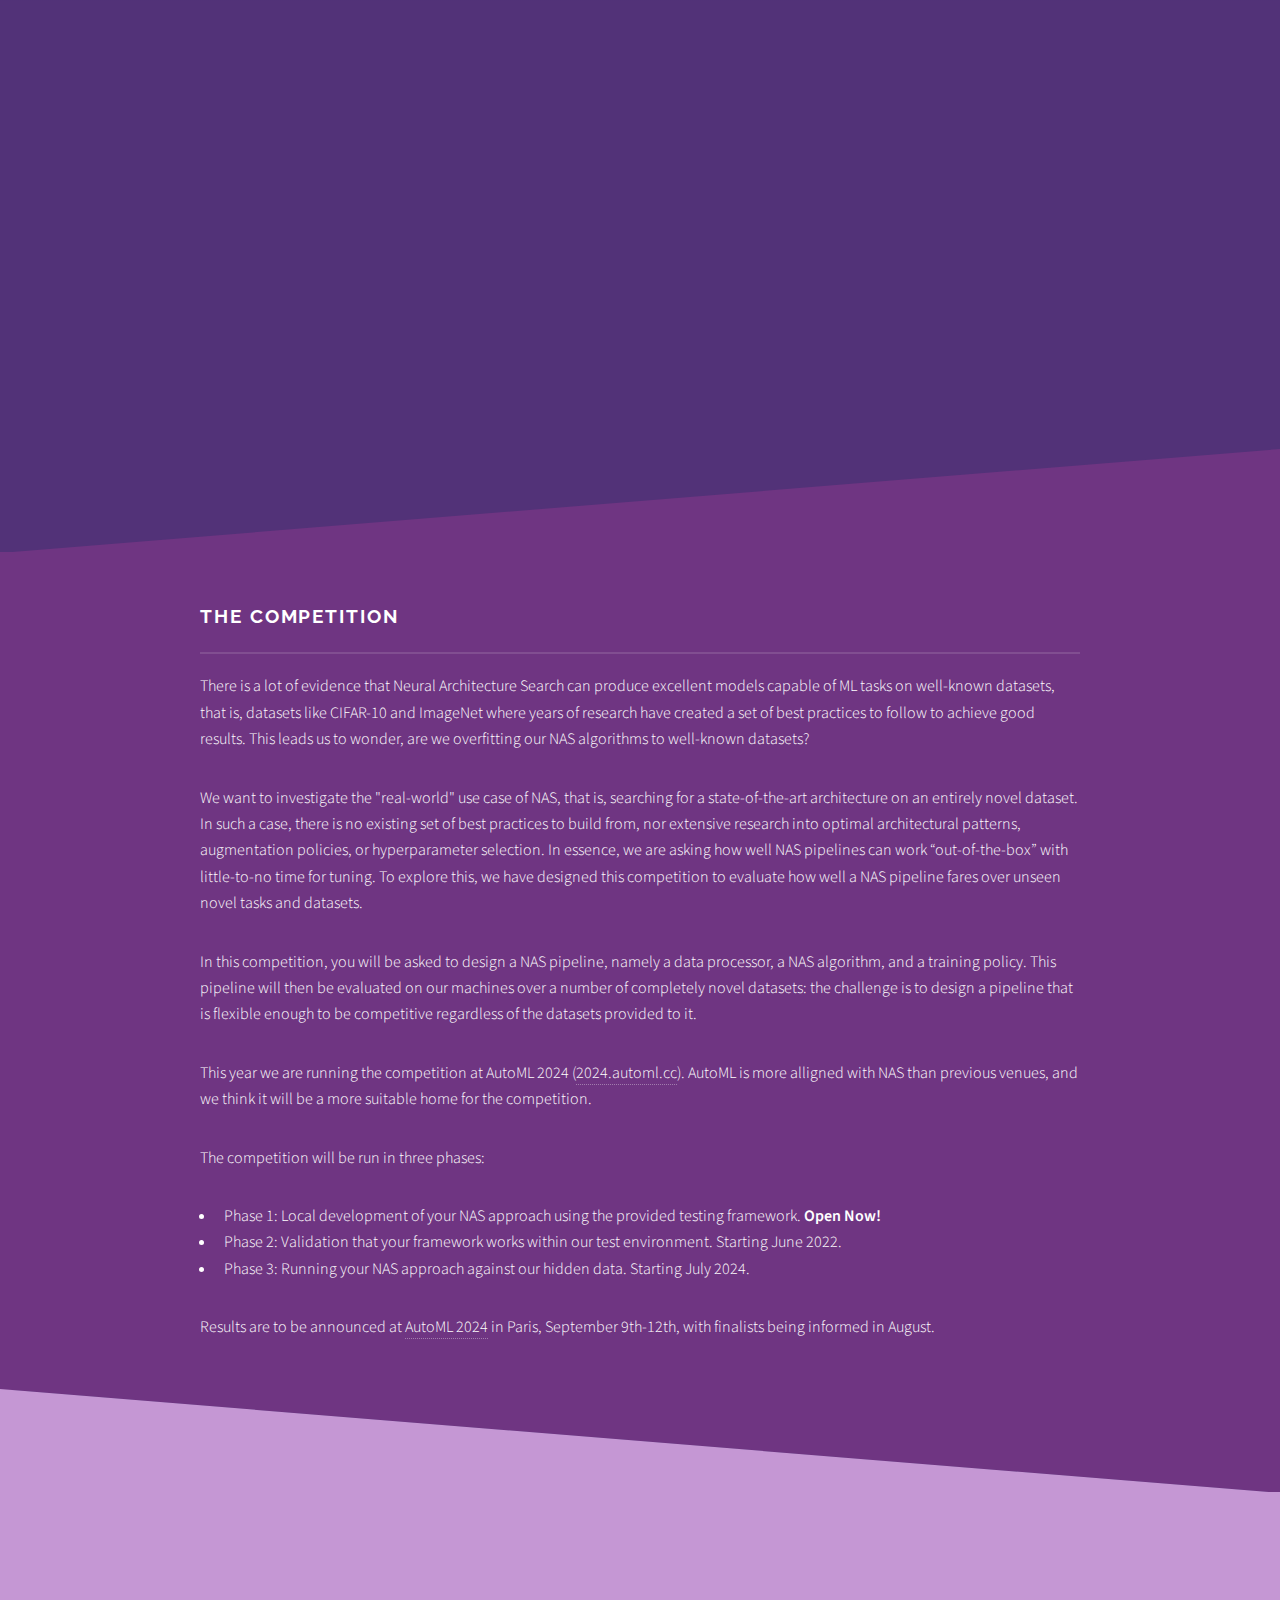
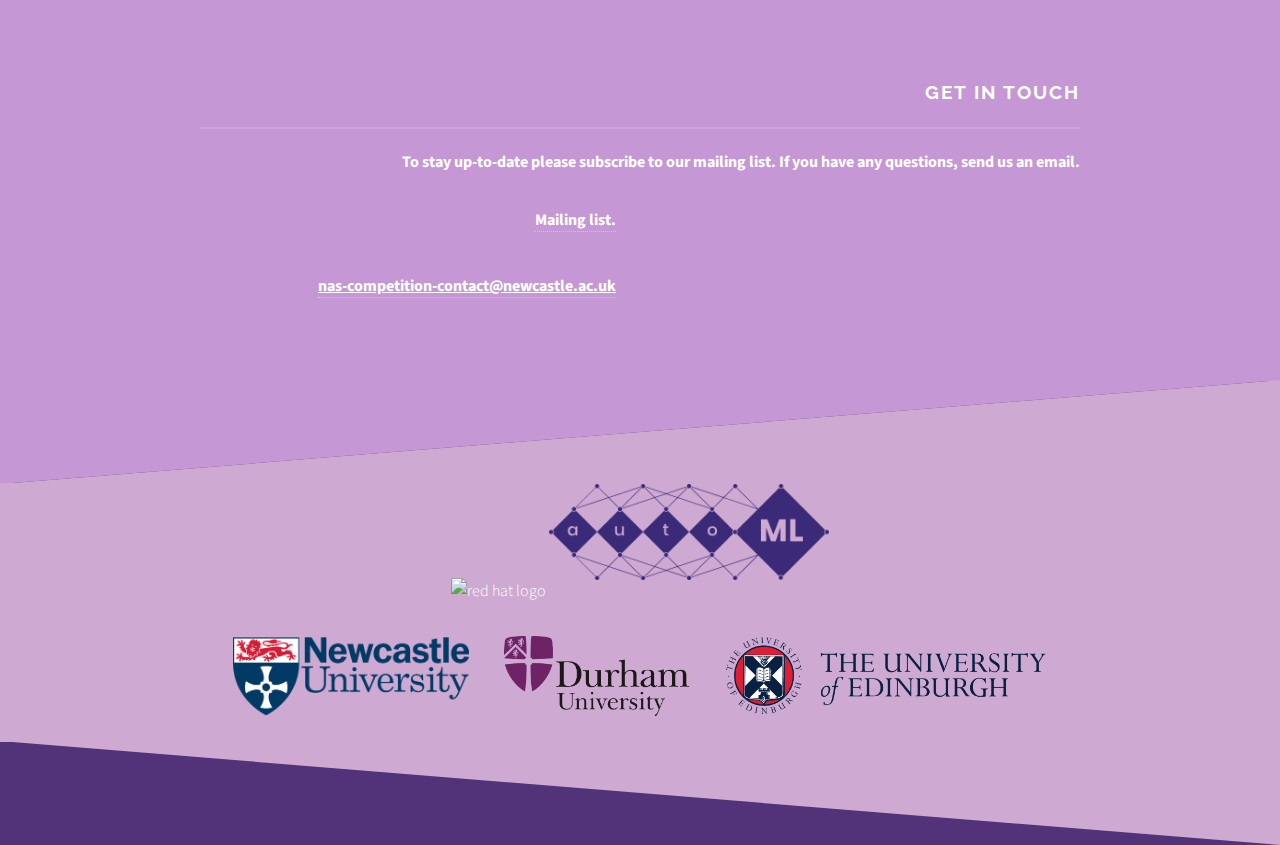
==== index.html @ 26a84577 "Corrected Email link" ====
<!DOCTYPE HTML>
<!--
	Solid State by HTML5 UP
	html5up.net | @ajlkn
	Free for personal and commercial use under the CCA 3.0 license (html5up.net/license)
-->
<html>
	<head>
		<title>NAS Unseen-Data 2024</title>
		<meta charset="utf-8" />
		<meta name="viewport" content="width=device-width, initial-scale=1, user-scalable=no" />
		<link rel="stylesheet" href="assets/css/main.css" />
		<link rel="icon" type="image/x-icon" href="./images/favicon.svg">
		<!-- <meta http-equiv="refresh" content="0; URL=https://cvprnas.z33.web.core.windows.net/"> -->
        <!-- <link rel="canonical" href="https://cvprnas.z33.web.core.windows.net/"> -->
		<noscript><link rel="stylesheet" href="assets/css/noscript.css" /></noscript>
	</head>
	<body class="is-preload">

		<!-- Page Wrapper -->
			<div id="page-wrapper">

				<!-- Banner -->
					<section id="banner">
						<div class="inner">
							<div class="logo">
								<img class ="round" src="./images/logo.svg" style="height: 5em"/>
							</div>
							<nav id="navbar">
								<a href="/"> HOME </a>
								<a class = "space" href="rules"> RULES </a>
								<a class = "space" href="info"> INFO </a>
								<a class = "space" href="https://github.com/Towers-D/NAS-Comp-Starter-Kit"> DOWNLOAD </a>
								<a class = "space" href="organisers"> ORGANISERS </a>
							</nav>
							<h2>NAS Unseen-Data Challenge 2024 </h2>
								<p> Phase 1 Now Open</p>
						</div>
					</section>
					
				<!-- The information -->
					<section id="one" class="wrapper spotlight style1">
						<div class="inner">
							<!-- <a href="#" class="image"><img src="images/pic01.jpg" alt="" /></a> -->
							<div class="content">
								<h2 class="major">The competition</h2>
								<p>
									There is a lot of evidence that Neural Architecture Search can produce excellent models capable of ML tasks on well-known datasets, that is, 
									datasets like CIFAR-10 and ImageNet where years of research have created a set of best practices to follow to achieve good results. This leads 
									us to wonder, are we overfitting our NAS algorithms to well-known datasets?
								</p>
								<p>
									We want to investigate the "real-world" use case of NAS, that is, searching for a state-of-the-art architecture on an entirely novel dataset. 
									In such a case, there is no existing set of best practices to build from, nor extensive research into optimal architectural patterns, augmentation 
									policies, or hyperparameter selection. In essence, we are asking how well NAS pipelines can work “out-of-the-box” with little-to-no time for tuning. 
									To explore this, we have designed this competition to evaluate how well a NAS pipeline fares over unseen novel tasks and datasets.
								</p>
								<p>
									In this competition, you will be asked to design a NAS pipeline, namely a data processor, a NAS algorithm, and a training policy. 
									This pipeline will then be evaluated on our machines over a number of completely novel datasets: the challenge is to design a pipeline that is flexible enough 
									to be competitive regardless of the datasets provided to it.
								</p>
								<p>
									This year we are running the competition at AutoML 2024 (<a href="https://2024.automl.cc" >2024.automl.cc</a>). AutoML is more alligned with NAS than previous venues, and  we think it will be a more suitable home for the
									competition.
								</p>								
								<p>
									The competition will be run in three phases:
								</p>
								<ul>
									<li>Phase 1: Local development of your NAS approach using the provided testing framework. <strong>Open Now!</strong></li>
									<li>Phase 2: Validation that your framework works within our test environment. Starting June 2022.</li>
									<li>Phase 3: Running your NAS approach against our hidden data. Starting July 2024.</li>
								</ul>
								<p>Results are to be announced at <a href="https://2024.automl.cc" >AutoML 2024</a> in Paris, September 9th-12th, with finalists being informed in August.</p>								
							</div>
						</div>
					</section>

				<!-- Footer -->
					<section id="footer" class="wrapper alt spotlight style2">
						<div class="inner">
							<h2 class="major">Get in touch</h2>
							<p>To stay up-to-date please subscribe to our mailing list. If you have any questions, send us an email.</p>
							<ul class="contact">
								<li class="icon fa-envelope"><a href="https://lists.ncl.ac.uk/wws/subscribe/nas-workshops"> Mailing list.</a></li>
								<li class="icon fa-envelope"><a id="email" href="mailto:nas-competition-contact@newcastle.ac.uk?subject=Unseen Data Challenge query">nas-competition-contact@newcastle.ac.uk</a></li>
							</ul>
						</div>
					</section>
					
					<section id="copy" class="wrapper spotlight style3">
						<div class="inner">
							<ul class="logos">
								<li>
									<img src="images/NAIL.svg" alt="red hat logo" style="height: 8em;"/>
								</li>
								<li>
									<a class="imglink" href="https://2024.automl.cc">
										<img src="images/automl_highres.png" alt="AutoML logo" style="height: 6em; transform: translateY(-1em);"/>
									</a>
								</li>
							</ul>
							<ul class="logos">
								<li>
									<img class="unilogo" src="images/newc-trimed.png"/>
								</li>
								<li>
									<img class="unilogo" src="images/Durham_University_Logo.png"/>
								</li>
								<li>
									<img class="unilogo" src="images/edin-trimed.png"/>
								</li>
							</ul>
							
						</div>
					</section>

			</div>

		<!-- Scripts -->
			<script src="assets/js/jquery.min.js"></script>
			<script src="assets/js/jquery.scrollex.min.js"></script>
			<script src="assets/js/browser.min.js"></script>
			<script src="assets/js/breakpoints.min.js"></script>
			<script src="assets/js/util.js"></script>
			<script src="assets/js/main.js"></script>

	</body>
</html>
---- assets/css/main.css ----
@import url(fontawesome-all.min.css);
@import url("https://fonts.googleapis.com/css?family=Raleway:200,700|Source+Sans+Pro:300,600,300italic,600italic");

/*
	Solid State by HTML5 UP
	html5up.net | @ajlkn
	Free for personal and commercial use under the CCA 3.0 license (html5up.net/license)
*/

html, body, div, span, applet, object,
iframe, h1, h2, h3, h4, h5, h6, p, blockquote,
pre, a, abbr, acronym, address, big, cite,
code, del, dfn, em, img, ins, kbd, q, s, samp,
small, strike, strong, sub, sup, tt, var, b,
u, i, center, dl, dt, dd, ol, ul, li, fieldset,
form, label, legend, table, caption, tbody,
tfoot, thead, tr, th, td, article, aside,
canvas, details, embed, figure, figcaption,
footer, header, hgroup, menu, nav, output, ruby,
section, summary, time, mark, audio, video {
	margin: 0;
	padding: 0;
	border: 0;
	font-size: 100%;
	font: inherit;
	vertical-align: baseline;}

article, aside, details, figcaption, figure,
footer, header, hgroup, menu, nav, section {
	display: block;}

body {
	line-height: 1;
}

img.unilogo{
	height: 5em;
	padding: 0 1em;
}

img.round {
	border-radius: 50%;
	border: 2px solid #FFF;
}

ol, ul {
	list-style: none;
}

blockquote, q {
	quotes: none;
}

	blockquote:before, blockquote:after, q:before, q:after {
		content: '';
		content: none;
	}

table {
	border-collapse: collapse;
	border-spacing: 0;
}

body {
	-webkit-text-size-adjust: none;
}

mark {
	background-color: transparent;
	color: inherit;
}

input::-moz-focus-inner {
	border: 0;
	padding: 0;
}

input, select, textarea {
	-moz-appearance: none;
	-webkit-appearance: none;
	-ms-appearance: none;
	appearance: none;
}

/* Basic */

	@-ms-viewport {
		width: device-width;
	}

	body {
		-ms-overflow-style: scrollbar;
	}

	@media screen and (max-width: 480px) {

		html, body {
			min-width: 320px;
		}

	}

	html {
		box-sizing: border-box;
	}

	*, *:before, *:after {
		box-sizing: inherit;
	}

	body {
		background-color: #523278;
		background-image: linear-gradient(to top, rgba(82, 50, 120, 0.8), rgba(82, 50, 120, 0.8)), url("../../images/bg.png");
		background-size: auto,
 cover;
		background-attachment: fixed,
 fixed;
		background-position: center,
 center;
	}

		body.is-preload *, body.is-preload *:before, body.is-preload *:after {
			-moz-animation: none !important;
			-webkit-animation: none !important;
			-ms-animation: none !important;
			animation: none !important;
			-moz-transition: none !important;
			-webkit-transition: none !important;
			-ms-transition: none !important;
			transition: none !important;
		}

#download-link {
	margin-bottom: 100px;
}		

.download-zip {
	font-weight: 900;
}




/* Type */

	body, input, select, textarea {
		color: #ffffff;
		font-family: "Source Sans Pro", Helvetica, sans-serif;
		font-size: 16.5pt;
		font-weight: 300;
		line-height: 1.65;
	}

		@media screen and (max-width: 1680px) {

			body, input, select, textarea {
				font-size: 13pt;
			}

		}

		@media screen and (max-width: 1280px) {

			body, input, select, textarea {
				font-size: 12pt;
			}

		}

		@media screen and (max-width: 980px) {

			body, input, select, textarea {
				font-size: 12pt;
			}

		}

		@media screen and (max-width: 736px) {

			body, input, select, textarea {
				font-size: 12pt;
			}

		}

		@media screen and (max-width: 480px) {

			body, input, select, textarea {
				font-size: 12pt;
			}

		}
	
	a.imglink {
		border-bottom: none;
	}

	a {
		-moz-transition: color 0.2s ease-in-out, border-bottom-color 0.2s ease-in-out;
		-webkit-transition: color 0.2s ease-in-out, border-bottom-color 0.2s ease-in-out;
		-ms-transition: color 0.2s ease-in-out, border-bottom-color 0.2s ease-in-out;
		transition: color 0.2s ease-in-out, border-bottom-color 0.2s ease-in-out;
		border-bottom: dotted 1px rgba(255, 255, 255, 0.35);
		color: #ffffff;
		text-decoration: none;
	}

		a:hover {
			border-bottom-color: transparent;
			color: #ffffff !important;
		}

		a.special:not(.button) {
			text-decoration: none;
			border-bottom: 0;
			display: block;
			font-family: Raleway, Helvetica, sans-serif;
			font-size: 0.8em;
			font-weight: 700;
			letter-spacing: 0.1em;
			margin: 0 0 2em 0;
			text-transform: uppercase;
		}

			a.special:not(.button):before {
				-moz-osx-font-smoothing: grayscale;
				-webkit-font-smoothing: antialiased;
				display: inline-block;
				font-style: normal;
				font-variant: normal;
				text-rendering: auto;
				line-height: 1;
				text-transform: none !important;
				font-family: 'Font Awesome 5 Free';
				font-weight: 900;
			}

			a.special:not(.button):before {
				-moz-transition: background-color 0.2s ease-in-out;
				-webkit-transition: background-color 0.2s ease-in-out;
				-ms-transition: background-color 0.2s ease-in-out;
				transition: background-color 0.2s ease-in-out;
				border-radius: 100%;
				border: solid 2px rgba(255, 255, 255, 0.125);
				content: '\f105';
				display: inline-block;
				font-size: 1.25em;
				height: 2em;
				line-height: 1.75em;
				margin-right: 0.85em;
				text-align: center;
				text-indent: 0.15em;
				vertical-align: middle;
				width: 2em;
			}

			a.special:not(.button):hover:before {
				background-color: rgba(255, 255, 255, 0.025);
			}

			a.special:not(.button):active:before {
				background-color: rgba(255, 255, 255, 0.075);
			}

	strong, b {
		color: #ffffff;
		font-weight: 600;
	}

	em, i {
		font-style: italic;
	}

	p {
		margin: 0 0 2em 0;
	}

	h1, h2, h3, h4, h5, h6 {
		color: #ffffff;
		font-family: Raleway, Helvetica, sans-serif;
		font-weight: 700;
		letter-spacing: 0.1em;
		margin: 0 0 1em 0;
		text-transform: uppercase;
	}

		h1 a, h2 a, h3 a, h4 a, h5 a, h6 a {
			color: inherit;
			text-decoration: none;
			border-bottom: 0;
		}

		h1 span, h2 span, h3 span, h4 span, h5 span, h6 span {
			font-weight: 200;
		}

		h1.major, h2.major, h3.major, h4.major, h5.major, h6.major {
			padding-bottom: 1em;
			border-bottom: solid 2px rgba(255, 255, 255, 0.125);
		}

	h2 {
		font-size: 1.2em;
	}

	h3 {
		font-size: 0.9em;
	}

	h4 {
		font-size: 0.7em;
	}

	h5 {
		font-size: 0.7em;
	}

	h6 {
		font-size: 0.7em;
	}

	@media screen and (max-width: 736px) {

		h2 {
			font-size: 1em;
		}

		h3 {
			font-size: 0.8em;
		}

	}

	sub {
		font-size: 0.8em;
		position: relative;
		top: 0.5em;
	}

	sup {
		font-size: 0.8em;
		position: relative;
		top: -0.5em;
	}

	blockquote {
		border-left: solid 4px rgba(255, 255, 255, 0.125);
		font-style: italic;
		margin: 0 0 2em 0;
		padding: 0.5em 0 0.5em 2em;
	}

	code {
		background: rgba(255, 255, 255, 0.025);
		border-radius: 5px;
		border: solid 2px rgba(255, 255, 255, 0.125);
		font-family: "Courier New", monospace;
		font-size: 0.9em;
		margin: 0 0.25em;
		padding: 0.25em 0.65em;
	}

	pre {
		-webkit-overflow-scrolling: touch;
		font-family: "Courier New", monospace;
		font-size: 0.9em;
		margin: 0 0 2em 0;
	}

		pre code {
			display: block;
			line-height: 1.75em;
			padding: 1em 1.5em;
			overflow-x: auto;
		}

	hr {
		border: 0;
		border-bottom: solid 2px rgba(255, 255, 255, 0.125);
		margin: 2.5em 0;
	}

		hr.major {
			margin: 4em 0;
		}

	.align-left {
		text-align: left;
	}

	.align-center {
		text-align: center;
	}

	.align-right {
		text-align: right;
	}

/* Row */

	.row {
		display: flex;
		flex-wrap: wrap;
		box-sizing: border-box;
		align-items: stretch;
	}

		.row > * {
			box-sizing: border-box;
		}

		.row.gtr-uniform > * > :last-child {
			margin-bottom: 0;
		}

		.row.aln-left {
			justify-content: flex-start;
		}

		.row.aln-center {
			justify-content: center;
		}

		.row.aln-right {
			justify-content: flex-end;
		}

		.row.aln-top {
			align-items: flex-start;
		}

		.row.aln-middle {
			align-items: center;
		}

		.row.aln-bottom {
			align-items: flex-end;
		}

		.row > .imp {
			order: -1;
		}

		.row > .col-1 {
			width: 8.33333%;
		}

		.row > .off-1 {
			margin-left: 8.33333%;
		}

		.row > .col-2 {
			width: 16.66667%;
		}

		.row > .off-2 {
			margin-left: 16.66667%;
		}

		.row > .col-3 {
			width: 25%;
		}

		.row > .off-3 {
			margin-left: 25%;
		}

		.row > .col-4 {
			width: 33.33333%;
		}

		.row > .off-4 {
			margin-left: 33.33333%;
		}

		.row > .col-5 {
			width: 41.66667%;
		}

		.row > .off-5 {
			margin-left: 41.66667%;
		}

		.row > .col-6 {
			width: 50%;
		}

		.row > .off-6 {
			margin-left: 50%;
		}

		.row > .col-7 {
			width: 58.33333%;
		}

		.row > .off-7 {
			margin-left: 58.33333%;
		}

		.row > .col-8 {
			width: 66.66667%;
		}

		.row > .off-8 {
			margin-left: 66.66667%;
		}

		.row > .col-9 {
			width: 75%;
		}

		.row > .off-9 {
			margin-left: 75%;
		}

		.row > .col-10 {
			width: 83.33333%;
		}

		.row > .off-10 {
			margin-left: 83.33333%;
		}

		.row > .col-11 {
			width: 91.66667%;
		}

		.row > .off-11 {
			margin-left: 91.66667%;
		}

		.row > .col-12 {
			width: 100%;
		}

		.row > .off-12 {
			margin-left: 100%;
		}

		.row.gtr-0 {
			margin-top: 0;
			margin-left: 0em;
		}

			.row.gtr-0 > * {
				padding: 0 0 0 0em;
			}

			.row.gtr-0.gtr-uniform {
				margin-top: 0em;
			}

				.row.gtr-0.gtr-uniform > * {
					padding-top: 0em;
				}

		.row.gtr-25 {
			margin-top: 0;
			margin-left: -0.4375em;
		}

			.row.gtr-25 > * {
				padding: 0 0 0 0.4375em;
			}

			.row.gtr-25.gtr-uniform {
				margin-top: -0.4375em;
			}

				.row.gtr-25.gtr-uniform > * {
					padding-top: 0.4375em;
				}

		.row.gtr-50 {
			margin-top: 0;
			margin-left: -0.875em;
		}

			.row.gtr-50 > * {
				padding: 0 0 0 0.875em;
			}

			.row.gtr-50.gtr-uniform {
				margin-top: -0.875em;
			}

				.row.gtr-50.gtr-uniform > * {
					padding-top: 0.875em;
				}

		.row {
			margin-top: 0;
			margin-left: -1.75em;
		}

			.row > * {
				padding: 0 0 0 1.75em;
			}

			.row.gtr-uniform {
				margin-top: -1.75em;
			}

				.row.gtr-uniform > * {
					padding-top: 1.75em;
				}

		.row.gtr-150 {
			margin-top: 0;
			margin-left: -2.625em;
		}

			.row.gtr-150 > * {
				padding: 0 0 0 2.625em;
			}

			.row.gtr-150.gtr-uniform {
				margin-top: -2.625em;
			}

				.row.gtr-150.gtr-uniform > * {
					padding-top: 2.625em;
				}

		.row.gtr-200 {
			margin-top: 0;
			margin-left: -3.5em;
		}

			.row.gtr-200 > * {
				padding: 0 0 0 3.5em;
			}

			.row.gtr-200.gtr-uniform {
				margin-top: -3.5em;
			}

				.row.gtr-200.gtr-uniform > * {
					padding-top: 3.5em;
				}

		@media screen and (max-width: 1680px) {

			.row {
				display: flex;
				flex-wrap: wrap;
				box-sizing: border-box;
				align-items: stretch;
			}

				.row > * {
					box-sizing: border-box;
				}

				.row.gtr-uniform > * > :last-child {
					margin-bottom: 0;
				}

				.row.aln-left {
					justify-content: flex-start;
				}

				.row.aln-center {
					justify-content: center;
				}

				.row.aln-right {
					justify-content: flex-end;
				}

				.row.aln-top {
					align-items: flex-start;
				}

				.row.aln-middle {
					align-items: center;
				}

				.row.aln-bottom {
					align-items: flex-end;
				}

				.row > .imp-xlarge {
					order: -1;
				}

				.row > .col-1-xlarge {
					width: 8.33333%;
				}

				.row > .off-1-xlarge {
					margin-left: 8.33333%;
				}

				.row > .col-2-xlarge {
					width: 16.66667%;
				}

				.row > .off-2-xlarge {
					margin-left: 16.66667%;
				}

				.row > .col-3-xlarge {
					width: 25%;
				}

				.row > .off-3-xlarge {
					margin-left: 25%;
				}

				.row > .col-4-xlarge {
					width: 33.33333%;
				}

				.row > .off-4-xlarge {
					margin-left: 33.33333%;
				}

				.row > .col-5-xlarge {
					width: 41.66667%;
				}

				.row > .off-5-xlarge {
					margin-left: 41.66667%;
				}

				.row > .col-6-xlarge {
					width: 50%;
				}

				.row > .off-6-xlarge {
					margin-left: 50%;
				}

				.row > .col-7-xlarge {
					width: 58.33333%;
				}

				.row > .off-7-xlarge {
					margin-left: 58.33333%;
				}

				.row > .col-8-xlarge {
					width: 66.66667%;
				}

				.row > .off-8-xlarge {
					margin-left: 66.66667%;
				}

				.row > .col-9-xlarge {
					width: 75%;
				}

				.row > .off-9-xlarge {
					margin-left: 75%;
				}

				.row > .col-10-xlarge {
					width: 83.33333%;
				}

				.row > .off-10-xlarge {
					margin-left: 83.33333%;
				}

				.row > .col-11-xlarge {
					width: 91.66667%;
				}

				.row > .off-11-xlarge {
					margin-left: 91.66667%;
				}

				.row > .col-12-xlarge {
					width: 100%;
				}

				.row > .off-12-xlarge {
					margin-left: 100%;
				}

				.row.gtr-0 {
					margin-top: 0;
					margin-left: 0em;
				}

					.row.gtr-0 > * {
						padding: 0 0 0 0em;
					}

					.row.gtr-0.gtr-uniform {
						margin-top: 0em;
					}

						.row.gtr-0.gtr-uniform > * {
							padding-top: 0em;
						}

				.row.gtr-25 {
					margin-top: 0;
					margin-left: -0.4375em;
				}

					.row.gtr-25 > * {
						padding: 0 0 0 0.4375em;
					}

					.row.gtr-25.gtr-uniform {
						margin-top: -0.4375em;
					}

						.row.gtr-25.gtr-uniform > * {
							padding-top: 0.4375em;
						}

				.row.gtr-50 {
					margin-top: 0;
					margin-left: -0.875em;
				}

					.row.gtr-50 > * {
						padding: 0 0 0 0.875em;
					}

					.row.gtr-50.gtr-uniform {
						margin-top: -0.875em;
					}

						.row.gtr-50.gtr-uniform > * {
							padding-top: 0.875em;
						}

				.row {
					margin-top: 0;
					margin-left: -1.75em;
				}

					.row > * {
						padding: 0 0 0 1.75em;
					}

					.row.gtr-uniform {
						margin-top: -1.75em;
					}

						.row.gtr-uniform > * {
							padding-top: 1.75em;
						}

				.row.gtr-150 {
					margin-top: 0;
					margin-left: -2.625em;
				}

					.row.gtr-150 > * {
						padding: 0 0 0 2.625em;
					}

					.row.gtr-150.gtr-uniform {
						margin-top: -2.625em;
					}

						.row.gtr-150.gtr-uniform > * {
							padding-top: 2.625em;
						}

				.row.gtr-200 {
					margin-top: 0;
					margin-left: -3.5em;
				}

					.row.gtr-200 > * {
						padding: 0 0 0 3.5em;
					}

					.row.gtr-200.gtr-uniform {
						margin-top: -3.5em;
					}

						.row.gtr-200.gtr-uniform > * {
							padding-top: 3.5em;
						}

		}

		@media screen and (max-width: 1280px) {

			.row {
				display: flex;
				flex-wrap: wrap;
				box-sizing: border-box;
				align-items: stretch;
			}

				.row > * {
					box-sizing: border-box;
				}

				.row.gtr-uniform > * > :last-child {
					margin-bottom: 0;
				}

				.row.aln-left {
					justify-content: flex-start;
				}

				.row.aln-center {
					justify-content: center;
				}

				.row.aln-right {
					justify-content: flex-end;
				}

				.row.aln-top {
					align-items: flex-start;
				}

				.row.aln-middle {
					align-items: center;
				}

				.row.aln-bottom {
					align-items: flex-end;
				}

				.row > .imp-large {
					order: -1;
				}

				.row > .col-1-large {
					width: 8.33333%;
				}

				.row > .off-1-large {
					margin-left: 8.33333%;
				}

				.row > .col-2-large {
					width: 16.66667%;
				}

				.row > .off-2-large {
					margin-left: 16.66667%;
				}

				.row > .col-3-large {
					width: 25%;
				}

				.row > .off-3-large {
					margin-left: 25%;
				}

				.row > .col-4-large {
					width: 33.33333%;
				}

				.row > .off-4-large {
					margin-left: 33.33333%;
				}

				.row > .col-5-large {
					width: 41.66667%;
				}

				.row > .off-5-large {
					margin-left: 41.66667%;
				}

				.row > .col-6-large {
					width: 50%;
				}

				.row > .off-6-large {
					margin-left: 50%;
				}

				.row > .col-7-large {
					width: 58.33333%;
				}

				.row > .off-7-large {
					margin-left: 58.33333%;
				}

				.row > .col-8-large {
					width: 66.66667%;
				}

				.row > .off-8-large {
					margin-left: 66.66667%;
				}

				.row > .col-9-large {
					width: 75%;
				}

				.row > .off-9-large {
					margin-left: 75%;
				}

				.row > .col-10-large {
					width: 83.33333%;
				}

				.row > .off-10-large {
					margin-left: 83.33333%;
				}

				.row > .col-11-large {
					width: 91.66667%;
				}

				.row > .off-11-large {
					margin-left: 91.66667%;
				}

				.row > .col-12-large {
					width: 100%;
				}

				.row > .off-12-large {
					margin-left: 100%;
				}

				.row.gtr-0 {
					margin-top: 0;
					margin-left: 0em;
				}

					.row.gtr-0 > * {
						padding: 0 0 0 0em;
					}

					.row.gtr-0.gtr-uniform {
						margin-top: 0em;
					}

						.row.gtr-0.gtr-uniform > * {
							padding-top: 0em;
						}

				.row.gtr-25 {
					margin-top: 0;
					margin-left: -0.4375em;
				}

					.row.gtr-25 > * {
						padding: 0 0 0 0.4375em;
					}

					.row.gtr-25.gtr-uniform {
						margin-top: -0.4375em;
					}

						.row.gtr-25.gtr-uniform > * {
							padding-top: 0.4375em;
						}

				.row.gtr-50 {
					margin-top: 0;
					margin-left: -0.875em;
				}

					.row.gtr-50 > * {
						padding: 0 0 0 0.875em;
					}

					.row.gtr-50.gtr-uniform {
						margin-top: -0.875em;
					}

						.row.gtr-50.gtr-uniform > * {
							padding-top: 0.875em;
						}

				.row {
					margin-top: 0;
					margin-left: -1.75em;
				}

					.row > * {
						padding: 0 0 0 1.75em;
					}

					.row.gtr-uniform {
						margin-top: -1.75em;
					}

						.row.gtr-uniform > * {
							padding-top: 1.75em;
						}

				.row.gtr-150 {
					margin-top: 0;
					margin-left: -2.625em;
				}

					.row.gtr-150 > * {
						padding: 0 0 0 2.625em;
					}

					.row.gtr-150.gtr-uniform {
						margin-top: -2.625em;
					}

						.row.gtr-150.gtr-uniform > * {
							padding-top: 2.625em;
						}

				.row.gtr-200 {
					margin-top: 0;
					margin-left: -3.5em;
				}

					.row.gtr-200 > * {
						padding: 0 0 0 3.5em;
					}

					.row.gtr-200.gtr-uniform {
						margin-top: -3.5em;
					}

						.row.gtr-200.gtr-uniform > * {
							padding-top: 3.5em;
						}

		}

		@media screen and (max-width: 980px) {

			.row {
				display: flex;
				flex-wrap: wrap;
				box-sizing: border-box;
				align-items: stretch;
			}

				.row > * {
					box-sizing: border-box;
				}

				.row.gtr-uniform > * > :last-child {
					margin-bottom: 0;
				}

				.row.aln-left {
					justify-content: flex-start;
				}

				.row.aln-center {
					justify-content: center;
				}

				.row.aln-right {
					justify-content: flex-end;
				}

				.row.aln-top {
					align-items: flex-start;
				}

				.row.aln-middle {
					align-items: center;
				}

				.row.aln-bottom {
					align-items: flex-end;
				}

				.row > .imp-medium {
					order: -1;
				}

				.row > .col-1-medium {
					width: 8.33333%;
				}

				.row > .off-1-medium {
					margin-left: 8.33333%;
				}

				.row > .col-2-medium {
					width: 16.66667%;
				}

				.row > .off-2-medium {
					margin-left: 16.66667%;
				}

				.row > .col-3-medium {
					width: 25%;
				}

				.row > .off-3-medium {
					margin-left: 25%;
				}

				.row > .col-4-medium {
					width: 33.33333%;
				}

				.row > .off-4-medium {
					margin-left: 33.33333%;
				}

				.row > .col-5-medium {
					width: 41.66667%;
				}

				.row > .off-5-medium {
					margin-left: 41.66667%;
				}

				.row > .col-6-medium {
					width: 50%;
				}

				.row > .off-6-medium {
					margin-left: 50%;
				}

				.row > .col-7-medium {
					width: 58.33333%;
				}

				.row > .off-7-medium {
					margin-left: 58.33333%;
				}

				.row > .col-8-medium {
					width: 66.66667%;
				}

				.row > .off-8-medium {
					margin-left: 66.66667%;
				}

				.row > .col-9-medium {
					width: 75%;
				}

				.row > .off-9-medium {
					margin-left: 75%;
				}

				.row > .col-10-medium {
					width: 83.33333%;
				}

				.row > .off-10-medium {
					margin-left: 83.33333%;
				}

				.row > .col-11-medium {
					width: 91.66667%;
				}

				.row > .off-11-medium {
					margin-left: 91.66667%;
				}

				.row > .col-12-medium {
					width: 100%;
				}

				.row > .off-12-medium {
					margin-left: 100%;
				}

				.row.gtr-0 {
					margin-top: 0;
					margin-left: 0em;
				}

					.row.gtr-0 > * {
						padding: 0 0 0 0em;
					}

					.row.gtr-0.gtr-uniform {
						margin-top: 0em;
					}

						.row.gtr-0.gtr-uniform > * {
							padding-top: 0em;
						}

				.row.gtr-25 {
					margin-top: 0;
					margin-left: -0.4375em;
				}

					.row.gtr-25 > * {
						padding: 0 0 0 0.4375em;
					}

					.row.gtr-25.gtr-uniform {
						margin-top: -0.4375em;
					}

						.row.gtr-25.gtr-uniform > * {
							padding-top: 0.4375em;
						}

				.row.gtr-50 {
					margin-top: 0;
					margin-left: -0.875em;
				}

					.row.gtr-50 > * {
						padding: 0 0 0 0.875em;
					}

					.row.gtr-50.gtr-uniform {
						margin-top: -0.875em;
					}

						.row.gtr-50.gtr-uniform > * {
							padding-top: 0.875em;
						}

				.row {
					margin-top: 0;
					margin-left: -1.75em;
				}

					.row > * {
						padding: 0 0 0 1.75em;
					}

					.row.gtr-uniform {
						margin-top: -1.75em;
					}

						.row.gtr-uniform > * {
							padding-top: 1.75em;
						}

				.row.gtr-150 {
					margin-top: 0;
					margin-left: -2.625em;
				}

					.row.gtr-150 > * {
						padding: 0 0 0 2.625em;
					}

					.row.gtr-150.gtr-uniform {
						margin-top: -2.625em;
					}

						.row.gtr-150.gtr-uniform > * {
							padding-top: 2.625em;
						}

				.row.gtr-200 {
					margin-top: 0;
					margin-left: -3.5em;
				}

					.row.gtr-200 > * {
						padding: 0 0 0 3.5em;
					}

					.row.gtr-200.gtr-uniform {
						margin-top: -3.5em;
					}

						.row.gtr-200.gtr-uniform > * {
							padding-top: 3.5em;
						}
				

		}

		@media screen and (max-width: 736px) {

			.row {
				display: flex;
				flex-wrap: wrap;
				box-sizing: border-box;
				align-items: stretch;
			}

				.row > * {
					box-sizing: border-box;
				}

				.row.gtr-uniform > * > :last-child {
					margin-bottom: 0;
				}

				.row.aln-left {
					justify-content: flex-start;
				}

				.row.aln-center {
					justify-content: center;
				}

				.row.aln-right {
					justify-content: flex-end;
				}

				.row.aln-top {
					align-items: flex-start;
				}

				.row.aln-middle {
					align-items: center;
				}

				.row.aln-bottom {
					align-items: flex-end;
				}

				.row > .imp-small {
					order: -1;
				}

				.row > .col-1-small {
					width: 8.33333%;
				}

				.row > .off-1-small {
					margin-left: 8.33333%;
				}

				.row > .col-2-small {
					width: 16.66667%;
				}

				.row > .off-2-small {
					margin-left: 16.66667%;
				}

				.row > .col-3-small {
					width: 25%;
				}

				.row > .off-3-small {
					margin-left: 25%;
				}

				.row > .col-4-small {
					width: 33.33333%;
				}

				.row > .off-4-small {
					margin-left: 33.33333%;
				}

				.row > .col-5-small {
					width: 41.66667%;
				}

				.row > .off-5-small {
					margin-left: 41.66667%;
				}

				.row > .col-6-small {
					width: 50%;
				}

				.row > .off-6-small {
					margin-left: 50%;
				}

				.row > .col-7-small {
					width: 58.33333%;
				}

				.row > .off-7-small {
					margin-left: 58.33333%;
				}

				.row > .col-8-small {
					width: 66.66667%;
				}

				.row > .off-8-small {
					margin-left: 66.66667%;
				}

				.row > .col-9-small {
					width: 75%;
				}

				.row > .off-9-small {
					margin-left: 75%;
				}

				.row > .col-10-small {
					width: 83.33333%;
				}

				.row > .off-10-small {
					margin-left: 83.33333%;
				}

				.row > .col-11-small {
					width: 91.66667%;
				}

				.row > .off-11-small {
					margin-left: 91.66667%;
				}

				.row > .col-12-small {
					width: 100%;
				}

				.row > .off-12-small {
					margin-left: 100%;
				}

				.row.gtr-0 {
					margin-top: 0;
					margin-left: 0em;
				}

					.row.gtr-0 > * {
						padding: 0 0 0 0em;
					}

					.row.gtr-0.gtr-uniform {
						margin-top: 0em;
					}

						.row.gtr-0.gtr-uniform > * {
							padding-top: 0em;
						}

				.row.gtr-25 {
					margin-top: 0;
					margin-left: -0.3125em;
				}

					.row.gtr-25 > * {
						padding: 0 0 0 0.3125em;
					}

					.row.gtr-25.gtr-uniform {
						margin-top: -0.3125em;
					}

						.row.gtr-25.gtr-uniform > * {
							padding-top: 0.3125em;
						}

				.row.gtr-50 {
					margin-top: 0;
					margin-left: -0.625em;
				}

					.row.gtr-50 > * {
						padding: 0 0 0 0.625em;
					}

					.row.gtr-50.gtr-uniform {
						margin-top: -0.625em;
					}

						.row.gtr-50.gtr-uniform > * {
							padding-top: 0.625em;
						}

				.row {
					margin-top: 0;
					margin-left: -1.25em;
				}

					.row > * {
						padding: 0 0 0 1.25em;
					}

					.row.gtr-uniform {
						margin-top: -1.25em;
					}

						.row.gtr-uniform > * {
							padding-top: 1.25em;
						}

				.row.gtr-150 {
					margin-top: 0;
					margin-left: -1.875em;
				}

					.row.gtr-150 > * {
						padding: 0 0 0 1.875em;
					}

					.row.gtr-150.gtr-uniform {
						margin-top: -1.875em;
					}

						.row.gtr-150.gtr-uniform > * {
							padding-top: 1.875em;
						}

				.row.gtr-200 {
					margin-top: 0;
					margin-left: -2.5em;
				}

					.row.gtr-200 > * {
						padding: 0 0 0 2.5em;
					}

					.row.gtr-200.gtr-uniform {
						margin-top: -2.5em;
					}

						.row.gtr-200.gtr-uniform > * {
							padding-top: 2.5em;
						}

		}

		@media screen and (max-width: 480px) {

			.row {
				display: flex;
				flex-wrap: wrap;
				box-sizing: border-box;
				align-items: stretch;
			}

				.row > * {
					box-sizing: border-box;
				}

				.row.gtr-uniform > * > :last-child {
					margin-bottom: 0;
				}

				.row.aln-left {
					justify-content: flex-start;
				}

				.row.aln-center {
					justify-content: center;
				}

				.row.aln-right {
					justify-content: flex-end;
				}

				.row.aln-top {
					align-items: flex-start;
				}

				.row.aln-middle {
					align-items: center;
				}

				.row.aln-bottom {
					align-items: flex-end;
				}

				.row > .imp-xsmall {
					order: -1;
				}

				.row > .col-1-xsmall {
					width: 8.33333%;
				}

				.row > .off-1-xsmall {
					margin-left: 8.33333%;
				}

				.row > .col-2-xsmall {
					width: 16.66667%;
				}

				.row > .off-2-xsmall {
					margin-left: 16.66667%;
				}

				.row > .col-3-xsmall {
					width: 25%;
				}

				.row > .off-3-xsmall {
					margin-left: 25%;
				}

				.row > .col-4-xsmall {
					width: 33.33333%;
				}

				.row > .off-4-xsmall {
					margin-left: 33.33333%;
				}

				.row > .col-5-xsmall {
					width: 41.66667%;
				}

				.row > .off-5-xsmall {
					margin-left: 41.66667%;
				}

				.row > .col-6-xsmall {
					width: 50%;
				}

				.row > .off-6-xsmall {
					margin-left: 50%;
				}

				.row > .col-7-xsmall {
					width: 58.33333%;
				}

				.row > .off-7-xsmall {
					margin-left: 58.33333%;
				}

				.row > .col-8-xsmall {
					width: 66.66667%;
				}

				.row > .off-8-xsmall {
					margin-left: 66.66667%;
				}

				.row > .col-9-xsmall {
					width: 75%;
				}

				.row > .off-9-xsmall {
					margin-left: 75%;
				}

				.row > .col-10-xsmall {
					width: 83.33333%;
				}

				.row > .off-10-xsmall {
					margin-left: 83.33333%;
				}

				.row > .col-11-xsmall {
					width: 91.66667%;
				}

				.row > .off-11-xsmall {
					margin-left: 91.66667%;
				}

				.row > .col-12-xsmall {
					width: 100%;
				}

				.row > .off-12-xsmall {
					margin-left: 100%;
				}

				.row.gtr-0 {
					margin-top: 0;
					margin-left: 0em;
				}

					.row.gtr-0 > * {
						padding: 0 0 0 0em;
					}

					.row.gtr-0.gtr-uniform {
						margin-top: 0em;
					}

						.row.gtr-0.gtr-uniform > * {
							padding-top: 0em;
						}

				.row.gtr-25 {
					margin-top: 0;
					margin-left: -0.3125em;
				}

					.row.gtr-25 > * {
						padding: 0 0 0 0.3125em;
					}

					.row.gtr-25.gtr-uniform {
						margin-top: -0.3125em;
					}

						.row.gtr-25.gtr-uniform > * {
							padding-top: 0.3125em;
						}

				.row.gtr-50 {
					margin-top: 0;
					margin-left: -0.625em;
				}

					.row.gtr-50 > * {
						padding: 0 0 0 0.625em;
					}

					.row.gtr-50.gtr-uniform {
						margin-top: -0.625em;
					}

						.row.gtr-50.gtr-uniform > * {
							padding-top: 0.625em;
						}

				.row {
					margin-top: 0;
					margin-left: -1.25em;
				}

					.row > * {
						padding: 0 0 0 1.25em;
					}

					.row.gtr-uniform {
						margin-top: -1.25em;
					}

						.row.gtr-uniform > * {
							padding-top: 1.25em;
						}

				.row.gtr-150 {
					margin-top: 0;
					margin-left: -1.875em;
				}

					.row.gtr-150 > * {
						padding: 0 0 0 1.875em;
					}

					.row.gtr-150.gtr-uniform {
						margin-top: -1.875em;
					}

						.row.gtr-150.gtr-uniform > * {
							padding-top: 1.875em;
						}

				.row.gtr-200 {
					margin-top: 0;
					margin-left: -2.5em;
				}

					.row.gtr-200 > * {
						padding: 0 0 0 2.5em;
					}

					.row.gtr-200.gtr-uniform {
						margin-top: -2.5em;
					}

						.row.gtr-200.gtr-uniform > * {
							padding-top: 2.5em;
						}

		}

		@media screen and (max-width: 360px) {

			.row {
				display: flex;
				flex-wrap: wrap;
				box-sizing: border-box;
				align-items: stretch;
			}

				.row > * {
					box-sizing: border-box;
				}

				.row.gtr-uniform > * > :last-child {
					margin-bottom: 0;
				}

				.row.aln-left {
					justify-content: flex-start;
				}

				.row.aln-center {
					justify-content: center;
				}

				.row.aln-right {
					justify-content: flex-end;
				}

				.row.aln-top {
					align-items: flex-start;
				}

				.row.aln-middle {
					align-items: center;
				}

				.row.aln-bottom {
					align-items: flex-end;
				}

				.row > .imp-xxsmall {
					order: -1;
				}

				.row > .col-1-xxsmall {
					width: 8.33333%;
				}

				.row > .off-1-xxsmall {
					margin-left: 8.33333%;
				}

				.row > .col-2-xxsmall {
					width: 16.66667%;
				}

				.row > .off-2-xxsmall {
					margin-left: 16.66667%;
				}

				.row > .col-3-xxsmall {
					width: 25%;
				}

				.row > .off-3-xxsmall {
					margin-left: 25%;
				}

				.row > .col-4-xxsmall {
					width: 33.33333%;
				}

				.row > .off-4-xxsmall {
					margin-left: 33.33333%;
				}

				.row > .col-5-xxsmall {
					width: 41.66667%;
				}

				.row > .off-5-xxsmall {
					margin-left: 41.66667%;
				}

				.row > .col-6-xxsmall {
					width: 50%;
				}

				.row > .off-6-xxsmall {
					margin-left: 50%;
				}

				.row > .col-7-xxsmall {
					width: 58.33333%;
				}

				.row > .off-7-xxsmall {
					margin-left: 58.33333%;
				}

				.row > .col-8-xxsmall {
					width: 66.66667%;
				}

				.row > .off-8-xxsmall {
					margin-left: 66.66667%;
				}

				.row > .col-9-xxsmall {
					width: 75%;
				}

				.row > .off-9-xxsmall {
					margin-left: 75%;
				}

				.row > .col-10-xxsmall {
					width: 83.33333%;
				}

				.row > .off-10-xxsmall {
					margin-left: 83.33333%;
				}

				.row > .col-11-xxsmall {
					width: 91.66667%;
				}

				.row > .off-11-xxsmall {
					margin-left: 91.66667%;
				}

				.row > .col-12-xxsmall {
					width: 100%;
				}

				.row > .off-12-xxsmall {
					margin-left: 100%;
				}

				.row.gtr-0 {
					margin-top: 0;
					margin-left: 0em;
				}

					.row.gtr-0 > * {
						padding: 0 0 0 0em;
					}

					.row.gtr-0.gtr-uniform {
						margin-top: 0em;
					}

						.row.gtr-0.gtr-uniform > * {
							padding-top: 0em;
						}

				.row.gtr-25 {
					margin-top: 0;
					margin-left: -0.3125em;
				}

					.row.gtr-25 > * {
						padding: 0 0 0 0.3125em;
					}

					.row.gtr-25.gtr-uniform {
						margin-top: -0.3125em;
					}

						.row.gtr-25.gtr-uniform > * {
							padding-top: 0.3125em;
						}

				.row.gtr-50 {
					margin-top: 0;
					margin-left: -0.625em;
				}

					.row.gtr-50 > * {
						padding: 0 0 0 0.625em;
					}

					.row.gtr-50.gtr-uniform {
						margin-top: -0.625em;
					}

						.row.gtr-50.gtr-uniform > * {
							padding-top: 0.625em;
						}

				.row {
					margin-top: 0;
					margin-left: -1.25em;
				}

					.row > * {
						padding: 0 0 0 1.25em;
					}

					.row.gtr-uniform {
						margin-top: -1.25em;
					}

						.row.gtr-uniform > * {
							padding-top: 1.25em;
						}

				.row.gtr-150 {
					margin-top: 0;
					margin-left: -1.875em;
				}

					.row.gtr-150 > * {
						padding: 0 0 0 1.875em;
					}

					.row.gtr-150.gtr-uniform {
						margin-top: -1.875em;
					}

						.row.gtr-150.gtr-uniform > * {
							padding-top: 1.875em;
						}

				.row.gtr-200 {
					margin-top: 0;
					margin-left: -2.5em;
				}

					.row.gtr-200 > * {
						padding: 0 0 0 2.5em;
					}

					.row.gtr-200.gtr-uniform {
						margin-top: -2.5em;
					}

						.row.gtr-200.gtr-uniform > * {
							padding-top: 2.5em;
						}

		}

/* Section/Article */

	section.special, article.special {
		text-align: center;
	}

/* Form */

	form {
		margin: 0 0 2em 0;
	}

		form > :last-child {
			margin-bottom: 0;
		}

		form > .fields {
			display: -moz-flex;
			display: -webkit-flex;
			display: -ms-flex;
			display: flex;
			-moz-flex-wrap: wrap;
			-webkit-flex-wrap: wrap;
			-ms-flex-wrap: wrap;
			flex-wrap: wrap;
			width: calc(100% + 3em);
			margin: -1.5em 0 2em -1.5em;
		}

			form > .fields > .field {
				-moz-flex-grow: 0;
				-webkit-flex-grow: 0;
				-ms-flex-grow: 0;
				flex-grow: 0;
				-moz-flex-shrink: 0;
				-webkit-flex-shrink: 0;
				-ms-flex-shrink: 0;
				flex-shrink: 0;
				padding: 1.5em 0 0 1.5em;
				width: calc(100% - 1.5em);
			}

				form > .fields > .field.half {
					width: calc(50% - 0.75em);
				}

				form > .fields > .field.third {
					width: calc(100%/3 - 0.5em);
				}

				form > .fields > .field.quarter {
					width: calc(25% - 0.375em);
				}

		@media screen and (max-width: 480px) {

			form > .fields {
				width: calc(100% + 3em);
				margin: -1.5em 0 2em -1.5em;
			}

				form > .fields > .field {
					padding: 1.5em 0 0 1.5em;
					width: calc(100% - 1.5em);
				}

					form > .fields > .field.half {
						width: calc(100% - 1.5em);
					}

					form > .fields > .field.third {
						width: calc(100% - 1.5em);
					}

					form > .fields > .field.quarter {
						width: calc(100% - 1.5em);
					}

		}

	label {
		color: #ffffff;
		display: block;
		font-family: Raleway, Helvetica, sans-serif;
		font-size: 0.8em;
		font-weight: 700;
		letter-spacing: 0.1em;
		margin: 0 0 0.7em 0;
		text-transform: uppercase;
	}

	input[type="text"],
	input[type="password"],
	input[type="email"],
	input[type="tel"],
	select,
	textarea {
		-moz-appearance: none;
		-webkit-appearance: none;
		-ms-appearance: none;
		appearance: none;
		background: rgba(255, 255, 255, 0.025);
		border-radius: 5px;
		border: none;
		border: solid 2px rgba(255, 255, 255, 0.125);
		color: inherit;
		display: block;
		outline: 0;
		padding: 0 1em;
		text-decoration: none;
		width: 100%;
	}

		input[type="text"]:invalid,
		input[type="password"]:invalid,
		input[type="email"]:invalid,
		input[type="tel"]:invalid,
		select:invalid,
		textarea:invalid {
			box-shadow: none;
		}

		input[type="text"]:focus,
		input[type="password"]:focus,
		input[type="email"]:focus,
		input[type="tel"]:focus,
		select:focus,
		textarea:focus {
			border-color: #5b6ba6;
		}

	select {
		background-image: url("data:image/svg+xml;charset=utf8,%3Csvg xmlns='http://www.w3.org/2000/svg' width='40' height='40' preserveAspectRatio='none' viewBox='0 0 40 40'%3E%3Cpath d='M9.4,12.3l10.4,10.4l10.4-10.4c0.2-0.2,0.5-0.4,0.9-0.4c0.3,0,0.6,0.1,0.9,0.4l3.3,3.3c0.2,0.2,0.4,0.5,0.4,0.9 c0,0.4-0.1,0.6-0.4,0.9L20.7,31.9c-0.2,0.2-0.5,0.4-0.9,0.4c-0.3,0-0.6-0.1-0.9-0.4L4.3,17.3c-0.2-0.2-0.4-0.5-0.4-0.9 c0-0.4,0.1-0.6,0.4-0.9l3.3-3.3c0.2-0.2,0.5-0.4,0.9-0.4S9.1,12.1,9.4,12.3z' fill='rgba(255, 255, 255, 0.125)' /%3E%3C/svg%3E");
		background-size: 1.25rem;
		background-repeat: no-repeat;
		background-position: calc(100% - 1rem) center;
		height: 2.75em;
		padding-right: 2.75em;
		text-overflow: ellipsis;
	}

		select option {
			color: #ffffff;
			background: #2e3141;
		}

		select:focus::-ms-value {
			background-color: transparent;
		}

		select::-ms-expand {
			display: none;
		}

	input[type="text"],
	input[type="password"],
	input[type="email"],
	select {
		height: 2.75em;
	}

	textarea {
		padding: 0.75em 1em;
	}

	input[type="checkbox"],
	input[type="radio"] {
		-moz-appearance: none;
		-webkit-appearance: none;
		-ms-appearance: none;
		appearance: none;
		display: block;
		float: left;
		margin-right: -2em;
		opacity: 0;
		width: 1em;
		z-index: -1;
	}

		input[type="checkbox"] + label,
		input[type="radio"] + label {
			text-decoration: none;
			color: #ffffff;
			cursor: pointer;
			display: inline-block;
			font-size: 1em;
			font-family: "Source Sans Pro", Helvetica, sans-serif;
			text-transform: none;
			letter-spacing: 0;
			font-weight: 300;
			padding-left: 2.4em;
			padding-right: 0.75em;
			position: relative;
		}

			input[type="checkbox"] + label:before,
			input[type="radio"] + label:before {
				-moz-osx-font-smoothing: grayscale;
				-webkit-font-smoothing: antialiased;
				display: inline-block;
				font-style: normal;
				font-variant: normal;
				text-rendering: auto;
				line-height: 1;
				text-transform: none !important;
				font-family: 'Font Awesome 5 Free';
				font-weight: 900;
			}

			input[type="checkbox"] + label:before,
			input[type="radio"] + label:before {
				background: rgba(255, 255, 255, 0.025);
				border-radius: 5px;
				border: solid 2px rgba(255, 255, 255, 0.125);
				content: '';
				display: inline-block;
				font-size: 0.8em;
				height: 2.0625em;
				left: 0;
				line-height: 2.0625em;
				position: absolute;
				text-align: center;
				top: 0;
				width: 2.0625em;
			}

		input[type="checkbox"]:checked + label:before,
		input[type="radio"]:checked + label:before {
			background: #ffffff;
			border-color: #ffffff;
			content: '\f00c';
			color: #2e3141;
		}

		input[type="checkbox"]:focus + label:before,
		input[type="radio"]:focus + label:before {
			border-color: #6F3582;
		}

	input[type="checkbox"] + label:before {
		border-radius: 5px;
	}

	input[type="radio"] + label:before {
		border-radius: 100%;
	}

	::-webkit-input-placeholder {
		color: rgba(255, 255, 255, 0.35) !important;
		opacity: 1.0;
	}

	:-moz-placeholder {
		color: rgba(255, 255, 255, 0.35) !important;
		opacity: 1.0;
	}

	::-moz-placeholder {
		color: rgba(255, 255, 255, 0.35) !important;
		opacity: 1.0;
	}

	:-ms-input-placeholder {
		color: rgba(255, 255, 255, 0.35) !important;
		opacity: 1.0;
	}

/* Box */

	.box {
		border-radius: 5px;
		border: solid 2px rgba(255, 255, 255, 0.125);
		margin-bottom: 2em;
		padding: 1.5em;
	}

		.box > :last-child,
		.box > :last-child > :last-child,
		.box > :last-child > :last-child > :last-child {
			margin-bottom: 0;
		}

		.box.alt {
			border: 0;
			border-radius: 0;
			padding: 0;
		}

/* Icon */

	.icon {
		text-decoration: none;
		border-bottom: none;
		position: relative;
	}

		.icon:before {
			-moz-osx-font-smoothing: grayscale;
			-webkit-font-smoothing: antialiased;
			display: inline-block;
			font-style: normal;
			font-variant: normal;
			text-rendering: auto;
			line-height: 1;
			text-transform: none !important;
			font-family: 'Font Awesome 5 Free';
			font-weight: 400;
		}

		.icon > .label {
			display: none;
		}

		.icon:before {
			line-height: inherit;
		}

		.icon.solid:before {
			font-weight: 900;
		}

		.icon.brands:before {
			font-family: 'Font Awesome 5 Brands';
		}

/* Image */

	.image {
		border-radius: 5px;
		border: 0;
		display: inline-block;
		position: relative;
	}

		.image img {
			border-radius: 5px;
			display: block;
		}

		.image.left, .image.right {
			max-width: 40%;
		}

			.image.left img, .image.right img {
				width: 100%;
			}

		.image.left {
			float: left;
			padding: 0 1.5em 1em 0;
			top: 0.25em;
		}

		.image.right {
			float: right;
			padding: 0 0 1em 1.5em;
			top: 0.25em;
		}

		.image.fit {
			display: block;
			margin: 0 0 2em 0;
			width: 100%;
		}

			.image.fit img {
				width: 100%;
			}

		.image.main {
			display: block;
			margin: 0 0 3em 0;
			width: 100%;
		}

			.image.main img {
				width: 100%;
			}

/* List */

	ol {
		list-style: decimal;
		margin: 0 0 2em 0;
		padding-left: 1.25em;
	}

		ol li {
			padding-left: 0.25em;
		}

	ul {
		list-style: disc;
		margin: 0 0 2em 0;
		padding-left: 1em;
	}

		ul li {
			padding-left: 0.5em;
		}

		ul.alt {
			list-style: none;
			padding-left: 0;
		}

			ul.alt li {
				border-top: solid 1px rgba(255, 255, 255, 0.125);
				padding: 0.5em 0;
			}

				ul.alt li:first-child {
					border-top: 0;
					padding-top: 0;
				}

	dl {
		margin: 0 0 2em 0;
	}

		dl dt {
			display: block;
			font-weight: 600;
			margin: 0 0 1em 0;
		}

		dl dd {
			margin-left: 2em;
		}

/* Actions */

	ul.actions {
		display: -moz-flex;
		display: -webkit-flex;
		display: -ms-flex;
		display: flex;
		cursor: default;
		list-style: none;
		margin-left: -1em;
		padding-left: 0;
	}

		ul.actions li {
			padding: 0 0 0 1em;
			vertical-align: middle;
		}

		ul.actions.special {
			-moz-justify-content: center;
			-webkit-justify-content: center;
			-ms-justify-content: center;
			justify-content: center;
			width: 100%;
			margin-left: 0;
		}

			ul.actions.special li:first-child {
				padding-left: 0;
			}

		ul.actions.stacked {
			-moz-flex-direction: column;
			-webkit-flex-direction: column;
			-ms-flex-direction: column;
			flex-direction: column;
			margin-left: 0;
		}

			ul.actions.stacked li {
				padding: 1.3em 0 0 0;
			}

				ul.actions.stacked li:first-child {
					padding-top: 0;
				}

		ul.actions.fit {
			width: calc(100% + 1em);
		}

			ul.actions.fit li {
				-moz-flex-grow: 1;
				-webkit-flex-grow: 1;
				-ms-flex-grow: 1;
				flex-grow: 1;
				-moz-flex-shrink: 1;
				-webkit-flex-shrink: 1;
				-ms-flex-shrink: 1;
				flex-shrink: 1;
				width: 100%;
			}

				ul.actions.fit li > * {
					width: 100%;
				}

			ul.actions.fit.stacked {
				width: 100%;
			}

		@media screen and (max-width: 480px) {

			ul.actions:not(.fixed) {
				-moz-flex-direction: column;
				-webkit-flex-direction: column;
				-ms-flex-direction: column;
				flex-direction: column;
				margin-left: 0;
				width: 100% !important;
			}

				ul.actions:not(.fixed) li {
					-moz-flex-grow: 1;
					-webkit-flex-grow: 1;
					-ms-flex-grow: 1;
					flex-grow: 1;
					-moz-flex-shrink: 1;
					-webkit-flex-shrink: 1;
					-ms-flex-shrink: 1;
					flex-shrink: 1;
					padding: 1em 0 0 0;
					text-align: center;
					width: 100%;
				}

					ul.actions:not(.fixed) li > * {
						width: 100%;
					}

					ul.actions:not(.fixed) li:first-child {
						padding-top: 0;
					}

					ul.actions:not(.fixed) li input[type="submit"],
					ul.actions:not(.fixed) li input[type="reset"],
					ul.actions:not(.fixed) li input[type="button"],
					ul.actions:not(.fixed) li button,
					ul.actions:not(.fixed) li .button {
						width: 100%;
					}

						ul.actions:not(.fixed) li input[type="submit"].icon:before,
						ul.actions:not(.fixed) li input[type="reset"].icon:before,
						ul.actions:not(.fixed) li input[type="button"].icon:before,
						ul.actions:not(.fixed) li button.icon:before,
						ul.actions:not(.fixed) li .button.icon:before {
							margin-left: -0.5rem;
						}

		}

/* Icons */

	ul.icons {
		cursor: default;
		list-style: none;
		padding-left: 0;
	}

		ul.icons li {
			display: inline-block;
			padding: 0 1em 0 0;
		}

			ul.icons li:last-child {
				padding-right: 0;
			}

			ul.icons li .icon:before {
				font-size: 1.25em;
			}

/* Contact */

	ul.contact {
		list-style: none;
		padding: 0;
	}

		ul.contact li {
			text-decoration: none;
			margin: 2.5em 0 0 0;
			padding: 0 0 0 3.25em;
			position: relative;
		}

			ul.contact li:before {
				-moz-osx-font-smoothing: grayscale;
				-webkit-font-smoothing: antialiased;
				display: inline-block;
				font-style: normal;
				font-variant: normal;
				text-rendering: auto;
				line-height: 1;
				text-transform: none !important;
				font-family: 'Font Awesome 5 Free';
				font-weight: 400;
			}

			ul.contact li:before {
				border-radius: 100%;
				border: solid 2px rgba(255, 255, 255, 1);
				display: inline-block;
				font-size: 0.8em;
				height: 2.5em;
				left: 0;
				line-height: 2.35em;
				position: absolute;
				text-align: center;
				top: 0;
				width: 2.5em;
			}

			ul.contact li:first-child {
				margin-top: 0;
			}

		@media screen and (max-width: 736px) {

			ul.contact li {
				margin: 1.5em 0 0 0;
			}

		}

/* Pagination */

	ul.pagination {
		cursor: default;
		list-style: none;
		padding-left: 0;
	}

		ul.pagination li {
			display: inline-block;
			padding-left: 0;
			vertical-align: middle;
		}

			ul.pagination li > .page {
				-moz-transition: background-color 0.2s ease-in-out, color 0.2s ease-in-out;
				-webkit-transition: background-color 0.2s ease-in-out, color 0.2s ease-in-out;
				-ms-transition: background-color 0.2s ease-in-out, color 0.2s ease-in-out;
				transition: background-color 0.2s ease-in-out, color 0.2s ease-in-out;
				border-bottom: 0;
				border-radius: 5px;
				display: inline-block;
				height: 1.5em;
				line-height: 1.5em;
				margin: 0 0.125em;
				min-width: 1.5em;
				padding: 0 0.5em;
				text-align: center;
			}

				ul.pagination li > .page:hover {
					background-color: rgba(255, 255, 255, 0.025);
				}

				ul.pagination li > .page.active {
					background-color: #6F3582;
				}

			ul.pagination li:first-child {
				padding-right: 0.75em;
			}

			ul.pagination li:last-child {
				padding-left: 0.75em;
			}

		@media screen and (max-width: 480px) {

			ul.pagination li:nth-child(n+2):nth-last-child(n+2) {
				display: none;
			}

			ul.pagination li .button {
				width: 100%;
			}

			ul.pagination li:first-child {
				width: calc(50% - 2px);
				text-align: left;
				padding-right: 0.325em;
			}

			ul.pagination li:last-child {
				width: calc(50% - 2px);
				text-align: right;
				padding-left: 0.325em;
			}

		}

/* Table */

	.table-wrapper {
		-webkit-overflow-scrolling: touch;
		overflow-x: auto;
	}

	table {
		margin: 0 0 2em 0;
		width: 100%;
	}

		table tbody tr {
			border: solid 1px rgba(255, 255, 255, 0.125);
			border-left: 0;
			border-right: 0;
		}

			table tbody tr:nth-child(2n + 1) {
				background-color: rgba(255, 255, 255, 0.025);
			}

		table td {
			padding: 0.75em 0.75em;
		}

		table th {
			color: #ffffff;
			font-size: 0.9em;
			font-weight: 600;
			padding: 0 0.75em 0.75em 0.75em;
			text-align: left;
		}

		table thead {
			border-bottom: solid 2px rgba(255, 255, 255, 0.125);
		}

		table tfoot {
			border-top: solid 2px rgba(255, 255, 255, 0.125);
		}

		table.alt {
			border-collapse: separate;
		}

			table.alt tbody tr td {
				border: solid 1px rgba(255, 255, 255, 0.125);
				border-left-width: 0;
				border-top-width: 0;
			}

				table.alt tbody tr td:first-child {
					border-left-width: 1px;
				}

			table.alt tbody tr:first-child td {
				border-top-width: 1px;
			}

			table.alt thead {
				border-bottom: 0;
			}

			table.alt tfoot {
				border-top: 0;
			}

/* Button */

	input[type="submit"],
	input[type="reset"],
	input[type="button"],
	button,
	.button {
		-moz-appearance: none;
		-webkit-appearance: none;
		-ms-appearance: none;
		appearance: none;
		-moz-transition: background-color 0.2s ease-in-out;
		-webkit-transition: background-color 0.2s ease-in-out;
		-ms-transition: background-color 0.2s ease-in-out;
		transition: background-color 0.2s ease-in-out;
		background-color: transparent;
		border-radius: 5px;
		border: 0;
		box-shadow: inset 0 0 0 2px rgba(255, 255, 255, 0.125);
		color: #ffffff !important;
		cursor: pointer;
		display: inline-block;
		font-family: Raleway, Helvetica, sans-serif;
		font-size: 0.8em;
		font-weight: 700;
		height: 3.75em;
		letter-spacing: 0.1em;
		line-height: 3.75em;
		padding: 0 2.25em;
		text-align: center;
		text-decoration: none;
		text-transform: uppercase;
		white-space: nowrap;
	}

		input[type="submit"]:hover,
		input[type="reset"]:hover,
		input[type="button"]:hover,
		button:hover,
		.button:hover {
			background-color: rgba(255, 255, 255, 0.025);
		}

		input[type="submit"]:active,
		input[type="reset"]:active,
		input[type="button"]:active,
		button:active,
		.button:active {
			background-color: rgba(255, 255, 255, 0.075);
		}

		input[type="submit"].icon:before,
		input[type="reset"].icon:before,
		input[type="button"].icon:before,
		button.icon:before,
		.button.icon:before {
			margin-right: 0.5em;
			color: rgba(255, 255, 255, 0.35);
		}

		input[type="submit"].primary,
		input[type="reset"].primary,
		input[type="button"].primary,
		button.primary,
		.button.primary {
			background-color: #6F3582;
			box-shadow: none;
		}

			input[type="submit"].primary:hover,
			input[type="reset"].primary:hover,
			input[type="button"].primary:hover,
			button.primary:hover,
			.button.primary:hover {
				background-color: #53639e;
			}

			input[type="submit"].primary:active,
			input[type="reset"].primary:active,
			input[type="button"].primary:active,
			button.primary:active,
			.button.primary:active {
				background-color: #45558d;
			}

			input[type="submit"].primary.icon:before,
			input[type="reset"].primary.icon:before,
			input[type="button"].primary.icon:before,
			button.primary.icon:before,
			.button.primary.icon:before {
				color: #7985b0;
			}

		input[type="submit"].fit,
		input[type="reset"].fit,
		input[type="button"].fit,
		button.fit,
		.button.fit {
			width: 100%;
		}

		input[type="submit"].small,
		input[type="reset"].small,
		input[type="button"].small,
		button.small,
		.button.small {
			font-size: 0.6em;
		}

		input[type="submit"].large,
		input[type="reset"].large,
		input[type="button"].large,
		button.large,
		.button.large {
			font-size: 1em;
		}

		input[type="submit"].disabled, input[type="submit"]:disabled,
		input[type="reset"].disabled,
		input[type="reset"]:disabled,
		input[type="button"].disabled,
		input[type="button"]:disabled,
		button.disabled,
		button:disabled,
		.button.disabled,
		.button:disabled {
			opacity: 0.25;
		}

		@media screen and (max-width: 480px) {

			input[type="submit"],
			input[type="reset"],
			input[type="button"],
			button,
			.button {
				padding: 0;
			}

		}

/* Features */

	.features {
		display: -moz-flex;
		display: -webkit-flex;
		display: -ms-flex;
		display: flex;
		-moz-flex-wrap: wrap;
		-webkit-flex-wrap: wrap;
		-ms-flex-wrap: wrap;
		flex-wrap: wrap;
		margin: 0 0 2em 0;
	}

		.features article {
			padding: 1.75em 1.75em 0.1em 1.75em ;
			background-color: #353849;
			border-radius: 5px;
			margin: 1.5em 3em 1.5em 0;
			width: calc(50% - 1.5em);
		}

			.features article:nth-child(2n) {
				margin-right: 0;
			}

			.features article .image {
				border-radius: 5px 5px 0 0;
				display: block;
				margin-bottom: 1.75em;
				margin-left: -1.75em;
				margin-top: -1.75em;
				position: relative;
				width: calc(100% + 3.5em);
			}

				.features article .image img {
					border-radius: 5px 5px 0 0;
					width: 100%;
				}

		@media screen and (max-width: 980px) {

			.features article {
				margin: 1em 2em 1em 0;
				width: calc(50% - 1em);
			}

		}

		@media screen and (max-width: 736px) {

			.features article {
				padding: 1.5em 1.5em 0.1em 1.5em ;
				margin: 0.875em 1.75em 0.875em 0;
				width: calc(50% - 0.875em - 1px);
			}

				.features article .image {
					margin-bottom: 1.5em;
					margin-left: -1.5em;
					margin-top: -1.5em;
					width: calc(100% + 3em);
				}

		}

		@media screen and (max-width: 480px) {

			.features {
				display: block;
			}

				.features article {
					width: 100%;
					margin: 0 0 2em 0 !important;
				}

		}

/* Header */

	#header {
		-moz-transition: background-color 0.2s ease-in-out;
		-webkit-transition: background-color 0.2s ease-in-out;
		-ms-transition: background-color 0.2s ease-in-out;
		transition: background-color 0.2s ease-in-out;
		background-color: rgba(53, 56, 73, 0.95);
		height: 3.5em;
		left: 0;
		line-height: 3.5em;
		padding: 0 1.25em;
		position: fixed;
		top: 0;
		width: 100%;
		z-index: 10000;
	}

		#header h1 {
			-moz-transition: opacity 0.2s ease-in-out, visibility 0.2s;
			-webkit-transition: opacity 0.2s ease-in-out, visibility 0.2s;
			-ms-transition: opacity 0.2s ease-in-out, visibility 0.2s;
			transition: opacity 0.2s ease-in-out, visibility 0.2s;
			border-bottom: 0;
			font-size: 0.8em;
			margin-bottom: 0;
			opacity: 1;
			visibility: visible;
		}

			#header h1 a {
				border: 0;
			}

		#header nav {
			font-family: Raleway, Helvetica, sans-serif;
			font-size: 0.8em;
			font-weight: 700;
			height: 3em;
			letter-spacing: 0.1em;
			line-height: 3em;
			position: absolute;
			right: 0.7em;
			text-transform: uppercase;
			top: 0.7em;
		}

			#header nav a {
				border: 0;
				display: inline-block;
				padding: 0 1em;
			}

				#header nav a:before {
					float: right;
					margin-left: 0.75em;
				}

				#header nav a[href="#menu"] {
					text-decoration: none;
					-moz-transition: background-color 0.2s ease-in-out;
					-webkit-transition: background-color 0.2s ease-in-out;
					-ms-transition: background-color 0.2s ease-in-out;
					transition: background-color 0.2s ease-in-out;
					border-radius: 5px;
					box-shadow: inset 0 0 0 2px rgba(255, 255, 255, 0.125);
					padding: 0 1.35em;
				}

					#header nav a[href="#menu"]:before {
						-moz-osx-font-smoothing: grayscale;
						-webkit-font-smoothing: antialiased;
						display: inline-block;
						font-style: normal;
						font-variant: normal;
						text-rendering: auto;
						line-height: 1;
						text-transform: none !important;
						font-family: 'Font Awesome 5 Free';
						font-weight: 900;
					}

					#header nav a[href="#menu"]:before {
						content: '\f0c9';
						line-height: inherit;
					}

					#header nav a[href="#menu"]:hover {
						background-color: rgba(255, 255, 255, 0.025);
					}

					#header nav a[href="#menu"]:active {
						background-color: rgba(255, 255, 255, 0.075);
					}

		#header.alt {
			background-color: transparent;
		}

			#header.alt h1 {
				opacity: 0;
				visibility: hidden;
			}

		@media screen and (max-width: 736px) {

			#header {
				height: 2.75em;
				line-height: 2.75em;
			}

				#header nav {
					top: 0;
					right: 0;
					height: inherit;
					line-height: inherit;
				}

					#header nav a {
						height: inherit;
						line-height: inherit;
					}

						#header nav a[href="#menu"] {
							box-shadow: none;
							padding: 0 1em;
							border-radius: 0;
						}

							#header nav a[href="#menu"]:hover, #header nav a[href="#menu"]:active {
								background-color: inherit;
							}

		}

		@media screen and (max-width: 480px) {

			#header nav a[href="#menu"] {
				width: 4em;
				white-space: nowrap;
				text-indent: 4em;
				position: relative;
			}

				#header nav a[href="#menu"]:before {
					width: inherit;
					position: absolute;
					top: 0;
					left: 0;
					text-indent: 0;
					text-align: right;
					margin-left: 0;
					padding-right: 1.25em;
				}

		}

/* Menu */

	#page-wrapper {
		-moz-transition: -moz-filter 0.25s ease;
		-webkit-transition: -webkit-filter 0.25s ease;
		-ms-transition: -ms-filter 0.25s ease;
		transition: filter 0.25s ease;
	}

	#menu {
		-moz-align-items: center;
		-webkit-align-items: center;
		-ms-align-items: center;
		align-items: center;
		display: -moz-flex;
		display: -webkit-flex;
		display: -ms-flex;
		display: flex;
		-moz-justify-content: center;
		-webkit-justify-content: center;
		-ms-justify-content: center;
		justify-content: center;
		pointer-events: none;
		-moz-transition: opacity 0.35s ease, visibility 0.35s;
		-webkit-transition: opacity 0.35s ease, visibility 0.35s;
		-ms-transition: opacity 0.35s ease, visibility 0.35s;
		transition: opacity 0.35s ease, visibility 0.35s;
		-moz-user-select: none;
		-webkit-user-select: none;
		-ms-user-select: none;
		user-select: none;
		-webkit-tap-highlight-color: rgba(0, 0, 0, 0);
		background: rgba(46, 49, 65, 0.8);
		cursor: default;
		height: 100%;
		left: 0;
		opacity: 0;
		position: fixed;
		text-align: center;
		top: 0;
		visibility: hidden;
		width: 100%;
	}

		#menu .inner {
			padding: 2.5em 1.5em 0.5em 1.5em ;
			-moz-transform: translateY(0.5em);
			-webkit-transform: translateY(0.5em);
			-ms-transform: translateY(0.5em);
			transform: translateY(0.5em);
			-moz-transition: opacity 0.35s ease, -moz-transform 0.35s ease;
			-webkit-transition: opacity 0.35s ease, -webkit-transform 0.35s ease;
			-ms-transition: opacity 0.35s ease, -ms-transform 0.35s ease;
			transition: opacity 0.35s ease, transform 0.35s ease;
			-webkit-overflow-scrolling: touch;
			background: #6F3582;
			border-radius: 5px;
			display: block;
			max-width: 100%;
			opacity: 0;
			position: relative;
			width: 18em;
		}

		#menu h2 {
			border-bottom: solid 2px rgba(255, 255, 255, 0.125);
			padding-bottom: 1em;
		}

		#menu .close {
			background-image: url("images/close.svg");
			background-position: 75% 25%;
			background-repeat: no-repeat;
			background-size: 2em 2em;
			border: 0;
			content: '';
			display: block;
			height: 4em;
			overflow: hidden;
			position: absolute;
			right: 0;
			text-align: center;
			text-indent: 4em;
			top: 0;
			width: 4em;
		}

		#menu .links {
			list-style: none;
			margin-bottom: 1.5em;
			padding: 0;
		}

			#menu .links li {
				padding: 0;
			}

				#menu .links li a {
					border-radius: 5px;
					border: 0;
					display: block;
					font-family: Raleway, Helvetica, sans-serif;
					font-size: 0.8em;
					font-weight: 200;
					letter-spacing: 0.1em;
					line-height: 1.85em;
					padding: 0.75em 0;
					text-transform: uppercase;
				}

					#menu .links li a:hover {
						background: #45558d;
					}

		@media screen and (max-width: 736px) {

			#menu .inner {
				max-height: 100%;
				overflow-y: auto;
				overflow-x: hidden;
			}

				#menu .inner .close {
					background-size: 1.5em 1.5em;
				}

		}

	body.is-menu-visible #page-wrapper {
		-moz-filter: blur(1.5px);
		-webkit-filter: blur(1.5px);
		-ms-filter: blur(1.5px);
		filter: blur(1.5px);
	}

	body.is-menu-visible #menu {
		pointer-events: auto;
		opacity: 1;
		visibility: visible;
	}

		body.is-menu-visible #menu .inner {
			-moz-transform: translateY(0);
			-webkit-transform: translateY(0);
			-ms-transform: translateY(0);
			transform: translateY(0);
			opacity: 1;
		}

/* Banner */

	#banner {
		padding: 10em 0 4.75em 0 ;
	}

		#banner .inner {
			margin: 0 auto;
			width: 55em;
		}

		#banner .logo {
			-moz-transition: opacity 2s ease, -moz-transform 1s ease;
			-webkit-transition: opacity 2s ease, -webkit-transform 1s ease;
			-ms-transition: opacity 2s ease, -ms-transform 1s ease;
			transition: opacity 2s ease, transform 1s ease;
			-moz-transform: translateY(0);
			-webkit-transform: translateY(0);
			-ms-transform: translateY(0);
			transform: translateY(0);
			opacity: 1;
			margin: 0 0 1.3em 0;
		}

			#banner .logo .icon {
				border-radius: 100%;
				border: solid 2px rgba(255, 255, 255, 0.125);
				cursor: default;
				display: inline-block;
				font-size: 2em;
				height: 2.25em;
				line-height: 2.25em;
				text-align: center;
				width: 2.25em;
			}

		#banner h2 {
			-moz-transition: opacity 0.5s ease, -moz-transform 0.5s ease, -moz-filter 0.25s ease;
			-webkit-transition: opacity 0.5s ease, -webkit-transform 0.5s ease, -webkit-filter 0.25s ease;
			-ms-transition: opacity 0.5s ease, -ms-transform 0.5s ease, -ms-filter 0.25s ease;
			transition: opacity 0.5s ease, transform 0.5s ease, filter 0.25s ease;
			-moz-transform: translateX(0);
			-webkit-transform: translateX(0);
			-ms-transform: translateX(0);
			transform: translateX(0);
			-moz-transition-delay: 0.65s;
			-webkit-transition-delay: 0.65s;
			-ms-transition-delay: 0.65s;
			transition-delay: 0.65s;
			-moz-filter: blur(0);
			-webkit-filter: blur(0);
			-ms-filter: blur(0);
			filter: blur(0);
			opacity: 1;
			border-bottom: solid 2px rgba(255, 255, 255, 0.125);
			font-size: 2.25em;
			margin-bottom: 0.8em;
			padding-bottom: 0.4em;
		}

		#banner p {
			-moz-transition: opacity 0.5s ease, -moz-transform 0.5s ease, -moz-filter 0.25s ease;
			-webkit-transition: opacity 0.5s ease, -webkit-transform 0.5s ease, -webkit-filter 0.25s ease;
			-ms-transition: opacity 0.5s ease, -ms-transform 0.5s ease, -ms-filter 0.25s ease;
			transition: opacity 0.5s ease, transform 0.5s ease, filter 0.25s ease;
			-moz-transform: translateX(0);
			-webkit-transform: translateX(0);
			-ms-transform: translateX(0);
			transform: translateX(0);
			-moz-transition-delay: 0.8s;
			-webkit-transition-delay: 0.8s;
			-ms-transition-delay: 0.8s;
			transition-delay: 0.8s;
			-moz-filter: blur(0);
			-webkit-filter: blur(0);
			-ms-filter: blur(0);
			filter: blur(0);
			opacity: 1;
			font-family: Raleway, Helvetica, sans-serif;
			font-size: 1em;
			font-weight: 200;
			letter-spacing: 0.1em;
			line-height: 2;
			text-transform: uppercase;
		}

		@media screen and (max-width: 1280px) {

			#banner {
				padding: 7em 0 8.25em 0 ;
				background-color: #6F3582;
				background-image: linear-gradient(to top, rgba(82, 50, 120, 0.8), rgba(82, 50, 120, 0.8)), url("../../images/bg.png");
				background-size: auto,
 cover;
				background-position: center,
 center;
				margin-bottom: -6.5em;
			}

		}

		@media screen and (max-width: 980px) {

			#banner {
				padding: 12em 3em 12.375em 3em ;
				margin-bottom: -4.75em;
			}

				#banner .inner {
					width: 100%;
				}
			
		}

		@media screen and (max-width: 736px) {

			#banner {
				padding: 5em 2em 4.25em 2em ;
				margin-bottom: -2.5em;
			}

				#banner .logo {
					margin: 0 0 1em 0;
				}

					#banner .logo .icon {
						font-size: 1.5em;
					}

				#banner h2 {
					font-size: 1.5em;
				}

				#banner p {
					font-size: 0.8em;
				}

		}

		body.is-preload #banner .logo {
			-moz-transform: translateY(0.5em);
			-webkit-transform: translateY(0.5em);
			-ms-transform: translateY(0.5em);
			transform: translateY(0.5em);
			opacity: 0;
		}

		body.is-preload #navbar a{
			opacity: 0;
			-moz-transform: translateX(0.25em);
			-webkit-transform: translateX(0.25em);
			-ms-transform: translateX(0.25em);
			transform: translateX(0.25em);
			-moz-filter: blur(2px);
			-webkit-filter: blur(2px);
			-ms-filter: blur(2px);
			filter: blur(2px);
		}

		body.is-preload #banner h2 {
			opacity: 0;
			-moz-transform: translateX(0.25em);
			-webkit-transform: translateX(0.25em);
			-ms-transform: translateX(0.25em);
			transform: translateX(0.25em);
			-moz-filter: blur(2px);
			-webkit-filter: blur(2px);
			-ms-filter: blur(2px);
			filter: blur(2px);
		}

		body.is-preload #banner p {
			opacity: 0;
			-moz-transform: translateX(0.5em);
			-webkit-transform: translateX(0.5em);
			-ms-transform: translateX(0.5em);
			transform: translateX(0.5em);
			-moz-filter: blur(2px);
			-webkit-filter: blur(2px);
			-ms-filter: blur(2px);
			filter: blur(2px);
		}

/* Wrapper */

	#wrapper > header {
		padding: 11em 0 2.25em 0 ;
	}

		#wrapper > header .inner {
			margin: 0 auto;
			width: 55em;
		}

		#wrapper > header h2 {
			border-bottom: solid 2px rgba(255, 255, 255, 0.125);
			font-size: 2em;
			margin-bottom: 0.8em;
			padding-bottom: 0.4em;
		}

		#wrapper > header p {
			font-family: Raleway, Helvetica, sans-serif;
			font-size: 1em;
			font-weight: 200;
			letter-spacing: 0.1em;
			line-height: 2;
			text-transform: uppercase;
		}

	@media screen and (max-width: 1280px) {

		#wrapper > header {
			padding: 9em 0 6.25em 0 ;
			background-color: #6F3582;
			background-image: linear-gradient(to top, rgba(82, 50, 120, 0.8), rgba(82, 50, 120, 0.8)), url("../../images/bg.png");
			background-size: auto,
 cover;
			background-position: center,
 0% 30%;
			margin-bottom: -6.5em;
		}

	}

	@media screen and (max-width: 980px) {

		#wrapper > header {
			padding: 11em 3em 7.375em 3em ;
			background-size: auto,
 cover;
			background-position: center,
 0% 0%;
			margin-bottom: -4.75em;
		}

			#wrapper > header .inner {
				width: 100%;
			}

	}

	@media screen and (max-width: 736px) {

		#wrapper > header {
			padding: 6.5em 2em 3em 2em ;
			background-size: auto,
 125%;
			margin-bottom: -2.5em;
		}

			#wrapper > header h2 {
				font-size: 1.25em;
			}

			#wrapper > header p {
				font-size: 0.8em;
			}

	}

	.wrapper {
		background-color: #6F3582;
		margin: 6.5em 0;
		position: relative;
	}

		.wrapper:before, .wrapper:after {
			background-image: url("data:image/svg+xml;charset=utf8,%3Csvg xmlns='http://www.w3.org/2000/svg' width='100' height='100' viewBox='0 0 100 100' preserveAspectRatio='none'%3E%3Cpolygon points='0,100 100,0 100,100' style='fill:%232e3141%3B' /%3E%3C/svg%3E");
		}

		.wrapper:before {
			box-shadow: inset 0 -1px 0 0 #6F3582, 0 1px 0 0 #6F3582;
		}

		.wrapper:after {
			box-shadow: inset 0 -1px 0 0 #6F3582, 0 1px 0 0 #6F3582;
		}

		.wrapper:before, .wrapper:after {
			background-repeat: no-repeat;
			background-size: 100% 100%;
			content: '';
			display: block;
			height: 6.5em;
			position: absolute;
			width: 100%;
		}

		.wrapper:before {
			left: 0;
			top: -6.5em;
		}

		.wrapper:after {
			-moz-transform: scaleY(-1);
			-webkit-transform: scaleY(-1);
			-ms-transform: scaleY(-1);
			transform: scaleY(-1);
			bottom: -6.5em;
			left: 0;
		}

		.wrapper.alt:before {
			-moz-transform: scaleX(-1);
			-webkit-transform: scaleX(-1);
			-ms-transform: scaleX(-1);
			transform: scaleX(-1);
		}

		.wrapper.alt:after {
			-moz-transform: scaleY(-1) scaleX(-1);
			-webkit-transform: scaleY(-1) scaleX(-1);
			-ms-transform: scaleY(-1) scaleX(-1);
			transform: scaleY(-1) scaleX(-1);
		}

		.wrapper .inner {
			padding: 3em 0 1em 0 ;
			margin: 0 auto;
			width: 55em;
		}

		.wrapper.style2 {
			background-color: #C597D4;
		}

			.wrapper.style2:before, .wrapper.style2:after {
				background-image: url("data:image/svg+xml;charset=utf8,%3Csvg xmlns='http://www.w3.org/2000/svg' width='100' height='100' viewBox='0 0 100 100' preserveAspectRatio='none'%3E%3Cpolygon points='0,100 100,0 100,100' style='fill:%23C597D4 %3B' /%3E%3C/svg%3E");
			}

			.wrapper.style2:before {
				box-shadow: inset 0 -1px 0 0 #C597D4 , 0 1px 0 0 #C597D4 ;
			}

			.wrapper.style2:after {
				box-shadow: inset 0 -1px 0 0 #C597D4 , 0 1px 0 0 #C597D4 ;
			}

		.wrapper.style3 {
			background-color: #CEA9D1;
		}

			.wrapper.style3:before, .wrapper.style3:after {
				background-image: url("data:image/svg+xml;charset=utf8,%3Csvg xmlns='http://www.w3.org/2000/svg' width='100' height='100' viewBox='0 0 100 100' preserveAspectRatio='none'%3E%3Cpolygon points='0,100 100,0 100,100' style='fill:%23CEA9D1%3B' /%3E%3C/svg%3E");
			}

			.wrapper.style3:before {
				box-shadow: inset 0 -1px 0 0 #CEA9D1, 0 1px 0 0 #CEA9D1;
			}

			.wrapper.style3:after {
				box-shadow: inset 0 -1px 0 0 #CEA9D1, 0 1px 0 0 #CEA9D1;
			}

		.wrapper.style4 {
			background-color: #454858;
		}

			.wrapper.style4:before, .wrapper.style4:after {
				background-image: url("data:image/svg+xml;charset=utf8,%3Csvg xmlns='http://www.w3.org/2000/svg' width='100' height='100' viewBox='0 0 100 100' preserveAspectRatio='none'%3E%3Cpolygon points='0,100 100,0 100,100' style='fill:%23454858%3B' /%3E%3C/svg%3E");
			}

			.wrapper.style4:before {
				box-shadow: inset 0 -1px 0 0 #454858, 0 1px 0 0 #454858;
			}

			.wrapper.style4:after {
				box-shadow: inset 0 -1px 0 0 #454858, 0 1px 0 0 #454858;
			}

		.wrapper.style5 {
			background-color: #4d5060;
		}

			.wrapper.style5:before, .wrapper.style5:after {
				background-image: url("data:image/svg+xml;charset=utf8,%3Csvg xmlns='http://www.w3.org/2000/svg' width='100' height='100' viewBox='0 0 100 100' preserveAspectRatio='none'%3E%3Cpolygon points='0,100 100,0 100,100' style='fill:%234d5060%3B' /%3E%3C/svg%3E");
			}

			.wrapper.style5:before {
				box-shadow: inset 0 -1px 0 0 #4d5060, 0 1px 0 0 #4d5060;
			}

			.wrapper.style5:after {
				box-shadow: inset 0 -1px 0 0 #4d5060, 0 1px 0 0 #4d5060;
			}

		.wrapper.style6 {
			background-color: #555867;
		}

			.wrapper.style6:before, .wrapper.style6:after {
				background-image: url("data:image/svg+xml;charset=utf8,%3Csvg xmlns='http://www.w3.org/2000/svg' width='100' height='100' viewBox='0 0 100 100' preserveAspectRatio='none'%3E%3Cpolygon points='0,100 100,0 100,100' style='fill:%23555867%3B' /%3E%3C/svg%3E");
			}

			.wrapper.style6:before {
				box-shadow: inset 0 -1px 0 0 #555867, 0 1px 0 0 #555867;
			}

			.wrapper.style6:after {
				box-shadow: inset 0 -1px 0 0 #555867, 0 1px 0 0 #555867;
			}

		.wrapper.spotlight {
			background-color: #6F3582;
		}

			.wrapper.spotlight:before, .wrapper.spotlight:after {
				background-image: url("data:image/svg+xml;charset=utf8,%3Csvg xmlns='http://www.w3.org/2000/svg' width='100' height='100' viewBox='0 0 100 100' preserveAspectRatio='none'%3E%3Cpolygon points='0,100 100,0 100,100' style='fill:%236F3582%3B' /%3E%3C/svg%3E");
			}

			.wrapper.spotlight:before {
				box-shadow: inset 0 -1px 0 0 #6F3582, 0 1px 0 0 #6F3582;
			}

			.wrapper.spotlight:after {
				box-shadow: inset 0 -1px 0 0 #6F3582, 0 1px 0 0 #6F3582;
			}

			.wrapper.spotlight .inner {
				display: -moz-flex;
				display: -webkit-flex;
				display: -ms-flex;
				display: flex;
				-moz-align-items: center;
				-webkit-align-items: center;
				-ms-align-items: center;
				align-items: center;
				-moz-flex-direction: row;
				-webkit-flex-direction: row;
				-ms-flex-direction: row;
				flex-direction: row;
			}

			.wrapper.spotlight .image {
				border-radius: 100%;
				margin: 0 3em 2em 0;
				width: 22em;
				overflow: hidden;
				-ms-flex: 1;
			}

				.wrapper.spotlight .image img {
					border-radius: 100%;
					width: 100%;
				}

			.wrapper.spotlight .content {
				width: 100%;
				-ms-flex: 2;
			}

			.wrapper.spotlight:nth-child(2n - 1) .inner {
				-moz-flex-direction: row-reverse;
				-webkit-flex-direction: row-reverse;
				-ms-flex-direction: row-reverse;
				flex-direction: row-reverse;
				text-align: right;
			}

			.wrapper.spotlight:nth-child(2n - 1) .image {
				margin: 0 0 2em 3em;
			}

			.wrapper.spotlight.style2 {
				background-color: #C597D4;
			}

				.wrapper.spotlight.style2:before, .wrapper.spotlight.style2:after {
					background-image: url("data:image/svg+xml;charset=utf8,%3Csvg xmlns='http://www.w3.org/2000/svg' width='100' height='100' viewBox='0 0 100 100' preserveAspectRatio='none'%3E%3Cpolygon points='0,100 100,0 100,100' style='fill:%23C597D4 %3B' /%3E%3C/svg%3E");
				}

				.wrapper.spotlight.style2:before {
					box-shadow: inset 0 -1px 0 0 #C597D4 , 0 1px 0 0 #C597D4 ;
				}

				.wrapper.spotlight.style2:after {
					box-shadow: inset 0 -1px 0 0 #C597D4 , 0 1px 0 0 #C597D4 ;
				}

			.wrapper.spotlight.style3 {
				background-color: #CEA9D1;
			}

				.wrapper.spotlight.style3:before, .wrapper.spotlight.style3:after {
					background-image: url("data:image/svg+xml;charset=utf8,%3Csvg xmlns='http://www.w3.org/2000/svg' width='100' height='100' viewBox='0 0 100 100' preserveAspectRatio='none'%3E%3Cpolygon points='0,100 100,0 100,100' style='fill:%23CEA9D1%3B' /%3E%3C/svg%3E");
				}

				.wrapper.spotlight.style3:before {
					box-shadow: inset 0 -1px 0 0 #CEA9D1, 0 1px 0 0 #CEA9D1;
				}

				.wrapper.spotlight.style3:after {
					box-shadow: inset 0 -1px 0 0 #CEA9D1, 0 1px 0 0 #CEA9D1;
				}

			.wrapper.spotlight.style4 {
				background-color: #39477c;
			}

				.wrapper.spotlight.style4:before, .wrapper.spotlight.style4:after {
					background-image: url("data:image/svg+xml;charset=utf8,%3Csvg xmlns='http://www.w3.org/2000/svg' width='100' height='100' viewBox='0 0 100 100' preserveAspectRatio='none'%3E%3Cpolygon points='0,100 100,0 100,100' style='fill:%2339477c%3B' /%3E%3C/svg%3E");
				}

				.wrapper.spotlight.style4:before {
					box-shadow: inset 0 -1px 0 0 #39477c, 0 1px 0 0 #39477c;
				}

				.wrapper.spotlight.style4:after {
					box-shadow: inset 0 -1px 0 0 #39477c, 0 1px 0 0 #39477c;
				}

			.wrapper.spotlight.style5 {
				background-color: #324072;
			}

				.wrapper.spotlight.style5:before, .wrapper.spotlight.style5:after {
					background-image: url("data:image/svg+xml;charset=utf8,%3Csvg xmlns='http://www.w3.org/2000/svg' width='100' height='100' viewBox='0 0 100 100' preserveAspectRatio='none'%3E%3Cpolygon points='0,100 100,0 100,100' style='fill:%23324072%3B' /%3E%3C/svg%3E");
				}

				.wrapper.spotlight.style5:before {
					box-shadow: inset 0 -1px 0 0 #324072, 0 1px 0 0 #324072;
				}

				.wrapper.spotlight.style5:after {
					box-shadow: inset 0 -1px 0 0 #324072, 0 1px 0 0 #324072;
				}

			.wrapper.spotlight.style6 {
				background-color: #2d3a69;
			}

				.wrapper.spotlight.style6:before, .wrapper.spotlight.style6:after {
					background-image: url("data:image/svg+xml;charset=utf8,%3Csvg xmlns='http://www.w3.org/2000/svg' width='100' height='100' viewBox='0 0 100 100' preserveAspectRatio='none'%3E%3Cpolygon points='0,100 100,0 100,100' style='fill:%232d3a69%3B' /%3E%3C/svg%3E");
				}

				.wrapper.spotlight.style6:before {
					box-shadow: inset 0 -1px 0 0 #2d3a69, 0 1px 0 0 #2d3a69;
				}

				.wrapper.spotlight.style6:after {
					box-shadow: inset 0 -1px 0 0 #2d3a69, 0 1px 0 0 #2d3a69;
				}

		@media screen and (max-width: 980px) {

			.wrapper {
				margin: 4.75em 0;
			}

				.wrapper:before, .wrapper:after {
					height: 4.75em;
				}

				.wrapper:before {
					top: -4.75em;
				}

				.wrapper:after {
					bottom: -4.75em;
					left: 0;
				}

				.wrapper .inner {
					padding: 3em 3em 1em 3em ;
					width: 100%;
				}

				.wrapper.spotlight .image {
					margin: 0 2em 2em 0;
					width: 32em;
				}

				.wrapper.spotlight:nth-child(2n - 1) .image {
					margin: 0 0 2em 2em;
				}

		}

		@media screen and (max-width: 736px) {

			.wrapper {
				margin: 2.5em 0;
			}

				.wrapper:before, .wrapper:after {
					height: 2.5em;
				}

				.wrapper:before {
					top: -2.5em;
				}

				.wrapper:after {
					bottom: -2.5em;
					left: 0;
				}

				.wrapper .inner {
					padding: 2em 2em 0.1em 2em ;
				}

				.wrapper.spotlight .inner {
					-moz-align-items: -moz-flex-start;
					-webkit-align-items: -webkit-flex-start;
					-ms-align-items: -ms-flex-start;
					align-items: flex-start;
				}

				.wrapper.spotlight .image {
					width: 19em;
					margin: 0 1.75em 2em 0;
				}

				.wrapper.spotlight:nth-child(2n - 1) .image {
					margin: 0 0 2em 1.75em;
				}

		}

		@media screen and (max-width: 480px) {

			.wrapper.spotlight .inner {
				display: block;
			}

			.wrapper.spotlight .image {
				margin: 0 0 1em 0 !important;
				max-width: 85%;
				width: 12em;
			}

		}

		@media screen and (max-width: 360px) {

			.wrapper .inner {
				padding: 2em 1.5em 0.1em 1.5em ;
			}

		}

/* Footer */

	#footer .inner {
		padding: 5em 0 3em 0 ;
		display: -moz-flex;
		display: -webkit-flex;
		display: -ms-flex;
		display: flex;
		-moz-flex-direction: row;
		-webkit-flex-direction: row;
		-ms-flex-direction: row;
		flex-direction: row;
		-moz-flex-wrap: wrap;
		-webkit-flex-wrap: wrap;
		-ms-flex-wrap: wrap;
		flex-wrap: wrap;
		margin: 0 auto;
		width: 55em;
		font-weight: bold;
	}

		#footer .inner > * {
			width: 100%;
		}

		#footer .inner form {
			margin: 0 3em 0 0;
			width: calc(50% - 1.5em);
		}

		#footer .inner .contact {
			width: calc(50% - 1.5em);
		}

	#copy .inner {
		padding: 0;
		display: -moz-flex;
		display: -webkit-flex;
		display: -ms-flex;
		display: flex;
		-moz-flex-direction: row;
		-webkit-flex-direction: row;
		-ms-flex-direction: row;
		flex-direction: row;
		-moz-flex-wrap: wrap;
		-webkit-flex-wrap: wrap;
		-ms-flex-wrap: wrap;
		flex-wrap: wrap;
		margin: 0 auto;
		width: 55em;
	}
		#copy .inner .copyright {
			border-top: solid 2px rgba(255, 255, 255, 1);
			list-style: none;
			padding: 1em 0 0 0;
			width: 100%;
		}

			#copy .inner .copyright li {
				border-left: solid 2px rgba(255, 255, 255, 0.125);
				color: rgba(255, 255, 255, 1);
				display: inline-block;
				font-size: 0.9em;
				line-height: 1;
				margin-left: 1em;
				padding: 0;
				padding-left: 1em;
			}

				#copy .inner .copyright li:first-child {
					border-left: 0;
					margin-left: 0;
					padding-left: 0;
				}

				#copy .inner .copyright li a {
					color: inherit;
				}
		#copy .inner .logos {
			list-style: none;
			padding: 0;
			width: 100%;
			text-align: center;
			margin: 1em 0 1em 0;
		}

			#copy .inner .logos li {				
				display: inline-block;
				padding: 0;
			}

				#copy .inner .logos li:first-child {
					border-left: 0;
					margin-left: 0;
					padding-left: 0;
				}

	@media screen and (max-width: 1280px) {

		#footer {
			background-color: #C597D4;
			background-size: auto,
 cover;
			background-position: center,
 center;
			margin-top: 0;
			padding-top: 6.5em;
		}

	}

	@media screen and (max-width: 980px) {

		#footer {
			margin-top: 0;
			padding-top: 4.75em;
		}

			#footer .inner {
				padding: 3em 3em 1em 3em ;
				display: block;
				width: 100%;
			}

				#footer .inner form {
					width: 100%;
					margin: 0 0 4em 0;
				}

				#footer .inner .contact {
					width: 100%;
					margin: 0 0 4em 0;
				}

				#footer .inner .copyright {
					margin: 4em 0 2em 0;
				}

	}

	@media screen and (max-width: 736px) {

		#footer {
			margin-top: 0.5em;
			padding-top: 2.5em;
		}

			#footer .inner {
				padding: 2em 2em 0.1em 2em ;
			}

				#footer .inner form {
					margin: 0 0 3em 0;
				}

				#footer .inner .contact {
					margin: 0 0 3em 0;
				}

	}

	@media screen and (max-width: 480px) {

		#footer .inner .copyright li {
			border-left: 0;
			display: block;
			margin: 1em 0 0 0;
			padding-left: 0;
		}

			#footer .inner .copyright li:first-child {
				margin-top: 0;
			}

	}

	@media screen and (max-width: 360px) {

		#footer .inner {
			padding: 2em 1.5em 0.1em 1.5em ;
		}

	}

	#navbar a{
		-moz-transition: opacity 0.5s ease, -moz-transform 0.5s ease, -moz-filter 0.25s ease;
		-webkit-transition: opacity 0.5s ease, -webkit-transform 0.5s ease, -webkit-filter 0.25s ease;
		-ms-transition: opacity 0.5s ease, -ms-transform 0.5s ease, -ms-filter 0.25s ease;
		transition: opacity 0.5s ease, transform 0.5s ease, filter 0.25s ease;
		-moz-transform: translateX(0);
		-webkit-transform: translateX(0);
		-ms-transform: translateX(0);
		transform: translateX(0);
		-moz-transition-delay: 0.65s;
		-webkit-transition-delay: 0.65s;
		-ms-transition-delay: 0.65s;
		transition-delay: 0.65s;
		-moz-filter: blur(0);
		-webkit-filter: blur(0);
		-ms-filter: blur(0);
		filter: blur(0);
		font-size: 120%;
		text-decoration: underline;
		
	}

	#navbar a.space {
		margin-left: 10%;
	}

	a#email {
		margin-left: auto;
		margin-right: auto;
		text-decoration: underline;
	}

	span.mono-text {
		font-family: 'Courier New', Courier, monospace;
	}
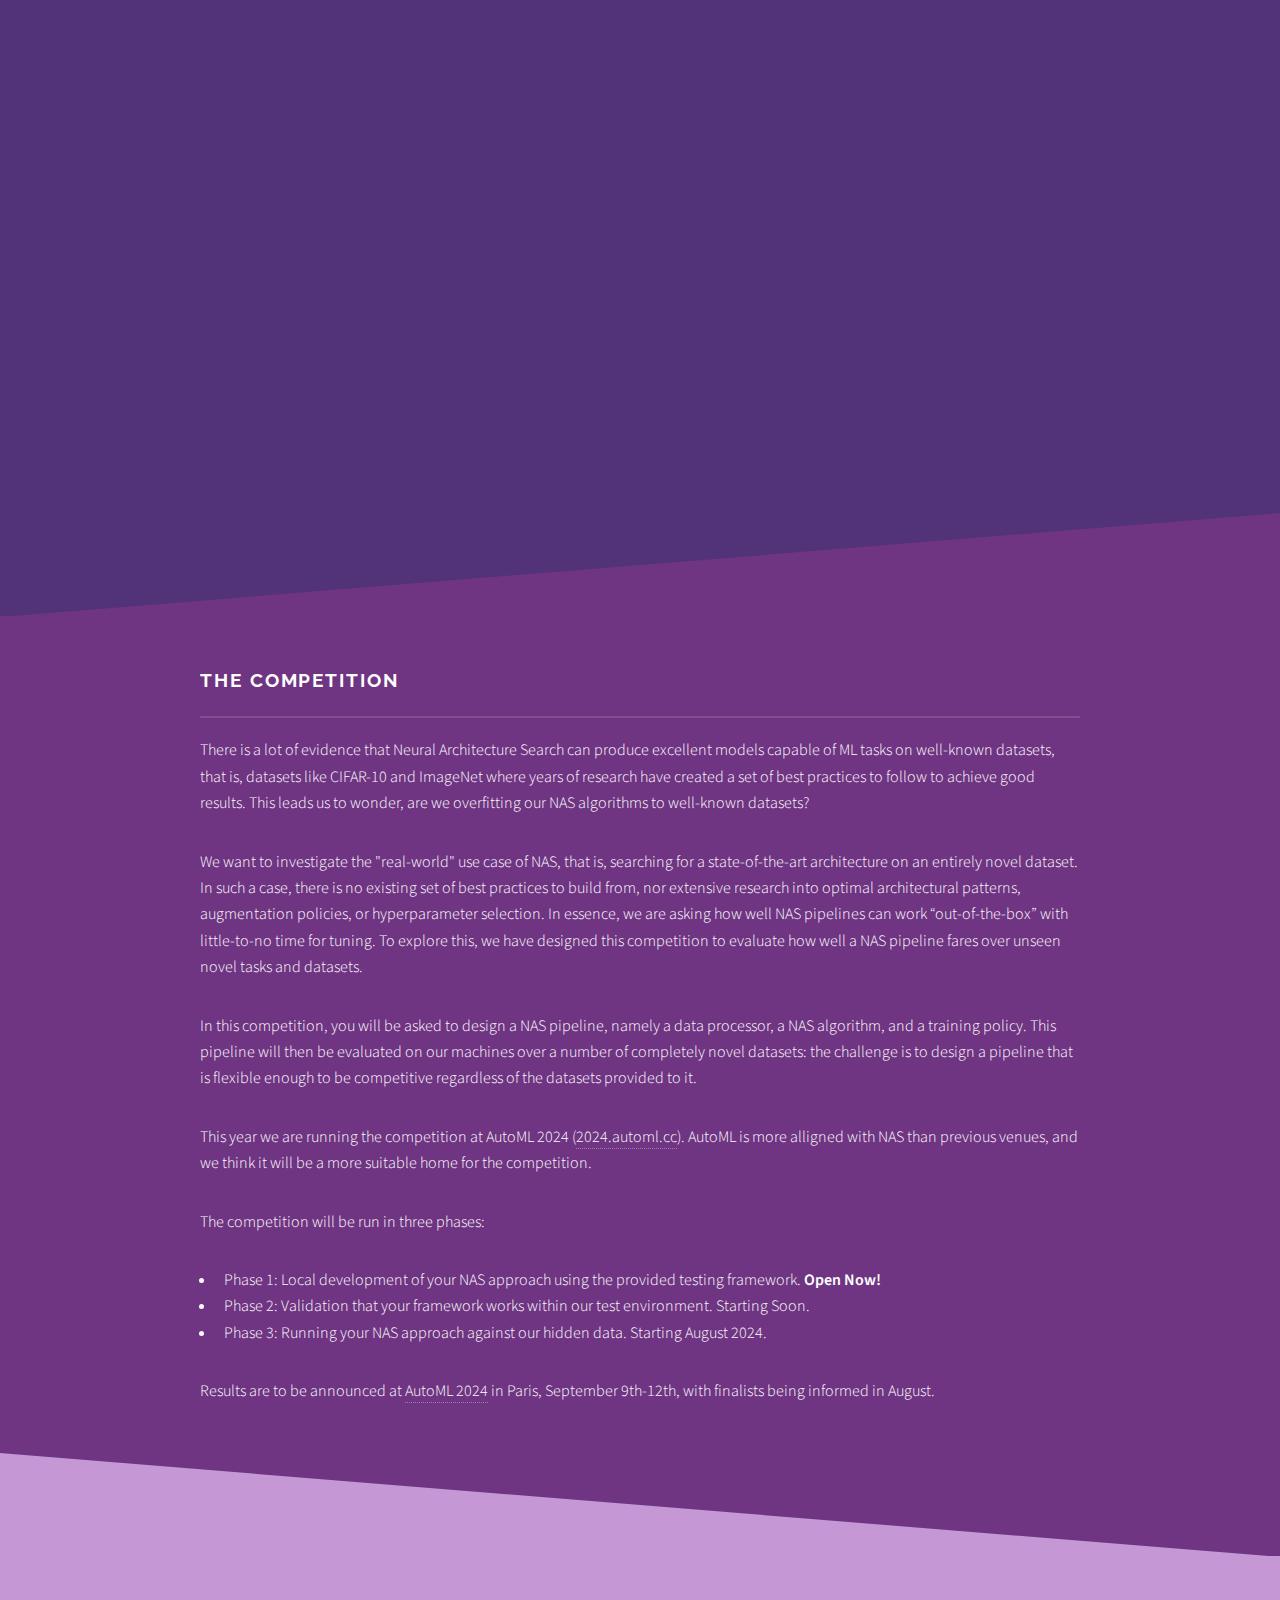
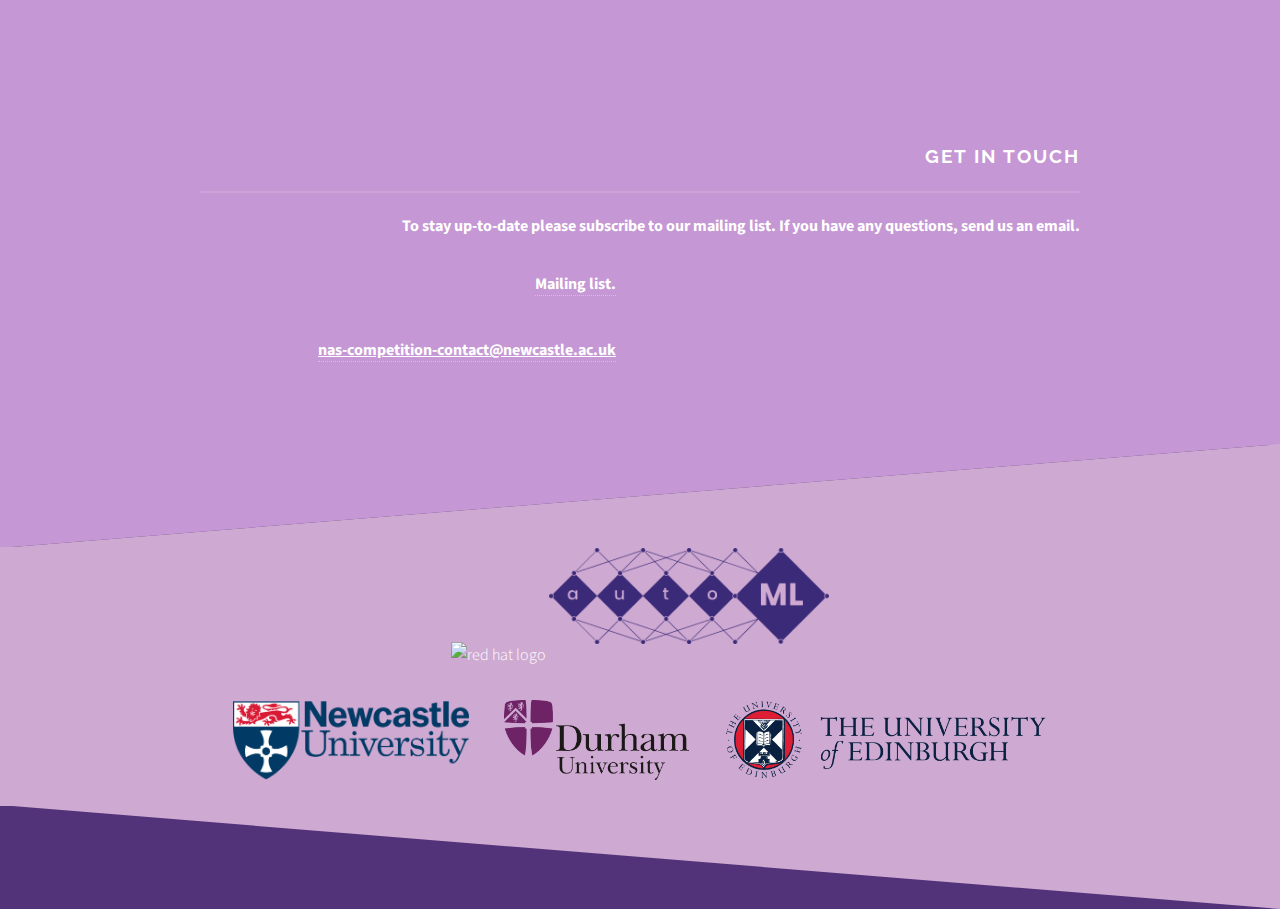
==== commit 6cf989ee: "Updated Schedule" ====
--- a/index.html
+++ b/index.html
@@ -35,6 +35,7 @@
 							</nav>
 							<h2>NAS Unseen-Data Challenge 2024 </h2>
 								<p> Phase 1 Now Open</p>
+								<p> Phase 2 Coming Soon</p>
 						</div>
 					</section>
 					
@@ -69,8 +70,8 @@
 								</p>
 								<ul>
 									<li>Phase 1: Local development of your NAS approach using the provided testing framework. <strong>Open Now!</strong></li>
-									<li>Phase 2: Validation that your framework works within our test environment. Starting June 2022.</li>
-									<li>Phase 3: Running your NAS approach against our hidden data. Starting July 2024.</li>
+									<li>Phase 2: Validation that your framework works within our test environment. Starting Soon.</li>
+									<li>Phase 3: Running your NAS approach against our hidden data. Starting August 2024.</li>
 								</ul>
 								<p>Results are to be announced at <a href="https://2024.automl.cc" >AutoML 2024</a> in Paris, September 9th-12th, with finalists being informed in August.</p>								
 							</div>
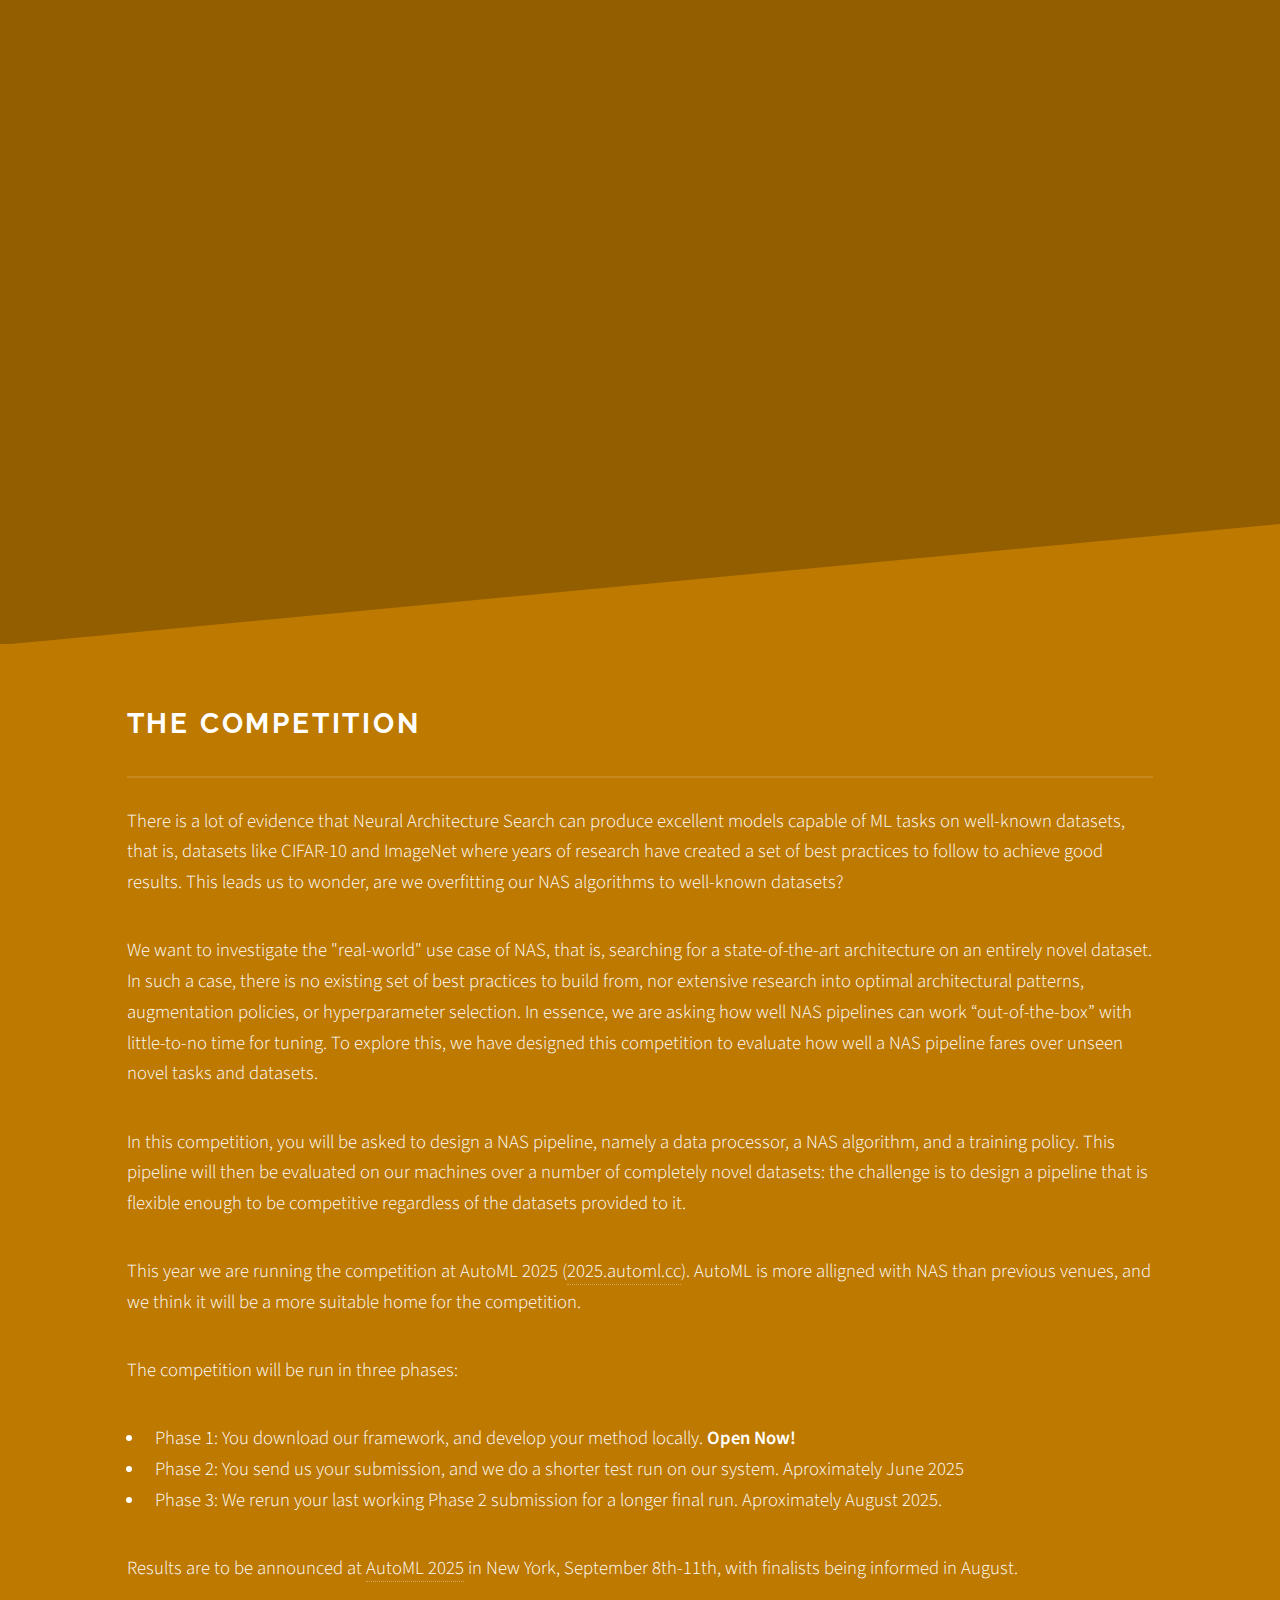
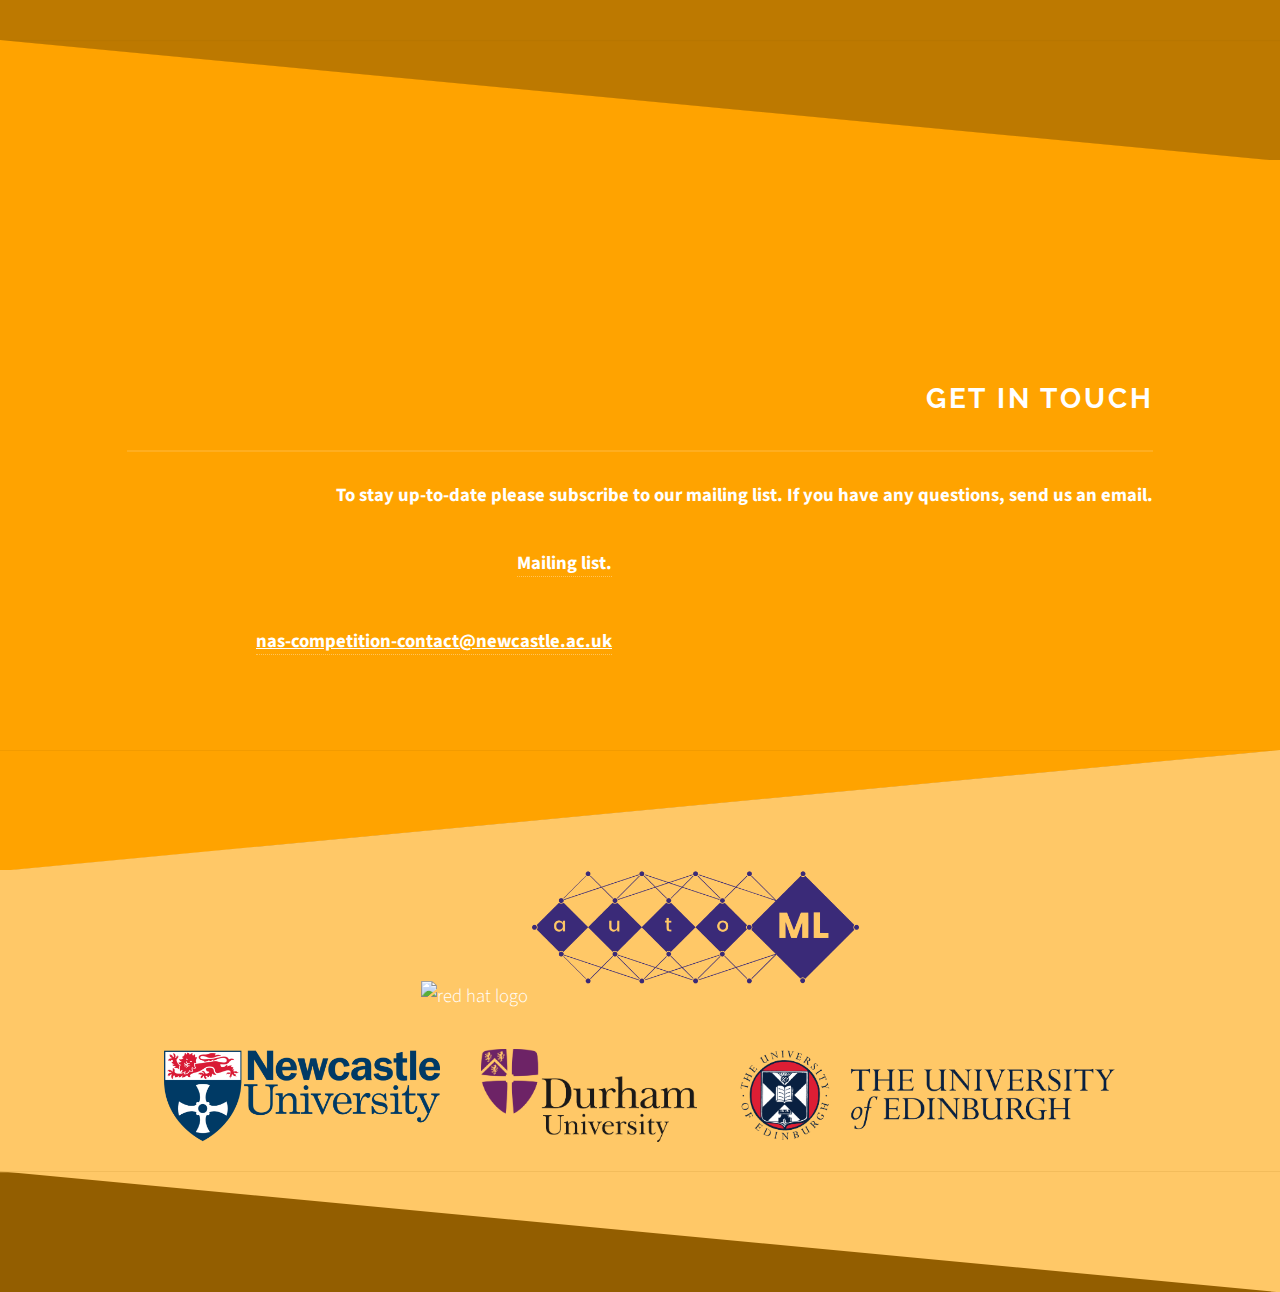
==== commit 875878cd: "Updated colours and Main and Rules pages" ====
--- a/index.html
+++ b/index.html
@@ -35,7 +35,6 @@
 							</nav>
 							<h2>NAS Unseen-Data Challenge 2024 </h2>
 								<p> Phase 1 Now Open</p>
-								<p> Phase 2 Coming Soon</p>
 						</div>
 					</section>
 					
@@ -62,18 +61,18 @@
 									to be competitive regardless of the datasets provided to it.
 								</p>
 								<p>
-									This year we are running the competition at AutoML 2024 (<a href="https://2024.automl.cc" >2024.automl.cc</a>). AutoML is more alligned with NAS than previous venues, and  we think it will be a more suitable home for the
+									This year we are running the competition at AutoML 2025 (<a href="https://2025.automl.cc" >2025.automl.cc</a>). AutoML is more alligned with NAS than previous venues, and  we think it will be a more suitable home for the
 									competition.
 								</p>								
 								<p>
 									The competition will be run in three phases:
 								</p>
 								<ul>
-									<li>Phase 1: Local development of your NAS approach using the provided testing framework. <strong>Open Now!</strong></li>
-									<li>Phase 2: Validation that your framework works within our test environment. Starting Soon.</li>
-									<li>Phase 3: Running your NAS approach against our hidden data. Starting August 2024.</li>
+									<li>Phase 1: You download our framework, and develop your method locally. <strong>Open Now!</strong></li>
+									<li>Phase 2: You send us your submission, and we do a shorter test run on our system. Aproximately June 2025</li>
+									<li>Phase 3: We rerun your last working Phase 2 submission for a longer final run. Aproximately August 2025.</li>
 								</ul>
-								<p>Results are to be announced at <a href="https://2024.automl.cc" >AutoML 2024</a> in Paris, September 9th-12th, with finalists being informed in August.</p>								
+								<p>Results are to be announced at <a href="https://2025.automl.cc" >AutoML 2025</a> in New York, September 8th-11th, with finalists being informed in August.</p>								
 							</div>
 						</div>
 					</section>
--- a/assets/css/main.css
+++ b/assets/css/main.css
@@ -6,6 +6,18 @@
 	html5up.net | @ajlkn
 	Free for personal and commercial use under the CCA 3.0 license (html5up.net/license)
 */
+
+:root {
+	--colour-one-rgba: rgba(147, 94, 0, 1);
+	--colour-one: #935E00;
+	--colour-two: #BD7900;
+	--colour-three: #FFA300;
+	--colour-four: #FFC867;
+	/* When updating colours, change the the 6 characters after the %23 in the fill tag in the sections below to match the above colours */
+	--wrapper-two: url("data:image/svg+xml;charset=utf8,%3Csvg xmlns='http://www.w3.org/2000/svg' width='100' height='100' viewBox='0 0 100 100' preserveAspectRatio='none'%3E%3Cpolygon points='0,100 100,0 100,100' style='fill:%23BD7900%3B' /%3E%3C/svg%3E");
+	--wrapper-three: url("data:image/svg+xml;charset=utf8,%3Csvg xmlns='http://www.w3.org/2000/svg' width='100' height='100' viewBox='0 0 100 100' preserveAspectRatio='none'%3E%3Cpolygon points='0,100 100,0 100,100' style='fill:%23FFA300%3B' /%3E%3C/svg%3E");
+	--wrapper-four: url("data:image/svg+xml;charset=utf8,%3Csvg xmlns='http://www.w3.org/2000/svg' width='100' height='100' viewBox='0 0 100 100' preserveAspectRatio='none'%3E%3Cpolygon points='0,100 100,0 100,100' style='fill:%23FFC867%3B' /%3E%3C/svg%3E");
+}
 
 html, body, div, span, applet, object,
 iframe, h1, h2, h3, h4, h5, h6, p, blockquote,
@@ -109,8 +121,8 @@
 	}
 
 	body {
-		background-color: #523278;
-		background-image: linear-gradient(to top, rgba(82, 50, 120, 0.8), rgba(82, 50, 120, 0.8)), url("../../images/bg.png");
+		background-color: var(--colour-one);
+		background-image: linear-gradient(to top, var(--colour-one-rgba), var(--colour-one-rgba)), url("../../images/bg.png");
 		background-size: auto,
  cover;
 		background-attachment: fixed,
@@ -146,7 +158,7 @@
 	body, input, select, textarea {
 		color: #ffffff;
 		font-family: "Source Sans Pro", Helvetica, sans-serif;
-		font-size: 16.5pt;
+		font-size: 18.5pt;
 		font-weight: 300;
 		line-height: 1.65;
 	}
@@ -154,7 +166,7 @@
 		@media screen and (max-width: 1680px) {
 
 			body, input, select, textarea {
-				font-size: 13pt;
+				font-size: 15pt;
 			}
 
 		}
@@ -162,7 +174,7 @@
 		@media screen and (max-width: 1280px) {
 
 			body, input, select, textarea {
-				font-size: 12pt;
+				font-size: 14pt;
 			}
 
 		}
@@ -170,7 +182,7 @@
 		@media screen and (max-width: 980px) {
 
 			body, input, select, textarea {
-				font-size: 12pt;
+				font-size: 14pt;
 			}
 
 		}
@@ -178,7 +190,7 @@
 		@media screen and (max-width: 736px) {
 
 			body, input, select, textarea {
-				font-size: 12pt;
+				font-size: 14pt;
 			}
 
 		}
@@ -186,7 +198,7 @@
 		@media screen and (max-width: 480px) {
 
 			body, input, select, textarea {
-				font-size: 12pt;
+				font-size: 14pt;
 			}
 
 		}
@@ -215,7 +227,7 @@
 			border-bottom: 0;
 			display: block;
 			font-family: Raleway, Helvetica, sans-serif;
-			font-size: 0.8em;
+			font-size: 1em;
 			font-weight: 700;
 			letter-spacing: 0.1em;
 			margin: 0 0 2em 0;
@@ -244,7 +256,7 @@
 				border: solid 2px rgba(255, 255, 255, 0.125);
 				content: '\f105';
 				display: inline-block;
-				font-size: 1.25em;
+				font-size: 1.5em;
 				height: 2em;
 				line-height: 1.75em;
 				margin-right: 0.85em;
@@ -300,45 +312,45 @@
 		}
 
 	h2 {
-		font-size: 1.2em;
+		font-size: 1.5em;
 	}
 
 	h3 {
+		font-size: 1.1em;
+	}
+
+	h4 {
 		font-size: 0.9em;
 	}
 
-	h4 {
-		font-size: 0.7em;
-	}
-
 	h5 {
-		font-size: 0.7em;
+		font-size: 0.9em;
 	}
 
 	h6 {
-		font-size: 0.7em;
+		font-size: 0.9em;
 	}
 
 	@media screen and (max-width: 736px) {
 
 		h2 {
+			font-size: 1.2em;
+		}
+
+		h3 {
 			font-size: 1em;
 		}
 
-		h3 {
-			font-size: 0.8em;
-		}
-
 	}
 
 	sub {
-		font-size: 0.8em;
+		font-size: 1em;
 		position: relative;
 		top: 0.5em;
 	}
 
 	sup {
-		font-size: 0.8em;
+		font-size: 1em;
 		position: relative;
 		top: -0.5em;
 	}
@@ -355,7 +367,7 @@
 		border-radius: 5px;
 		border: solid 2px rgba(255, 255, 255, 0.125);
 		font-family: "Courier New", monospace;
-		font-size: 0.9em;
+		font-size: 1.1em;
 		margin: 0 0.25em;
 		padding: 0.25em 0.65em;
 	}
@@ -363,7 +375,7 @@
 	pre {
 		-webkit-overflow-scrolling: touch;
 		font-family: "Courier New", monospace;
-		font-size: 0.9em;
+		font-size: 1.1em;
 		margin: 0 0 2em 0;
 	}
 
@@ -2194,7 +2206,7 @@
 		color: #ffffff;
 		display: block;
 		font-family: Raleway, Helvetica, sans-serif;
-		font-size: 0.8em;
+		font-size: 1.1em;
 		font-weight: 700;
 		letter-spacing: 0.1em;
 		margin: 0 0 0.7em 0;
@@ -2346,7 +2358,7 @@
 
 		input[type="checkbox"]:focus + label:before,
 		input[type="radio"]:focus + label:before {
-			border-color: #6F3582;
+			border-color: var(--colour-two);
 		}
 
 	input[type="checkbox"] + label:before {
@@ -2771,7 +2783,7 @@
 				}
 
 				ul.pagination li > .page.active {
-					background-color: #6F3582;
+					background-color: var(--colour-two);
 				}
 
 			ul.pagination li:first-child {
@@ -2939,7 +2951,7 @@
 		input[type="button"].primary,
 		button.primary,
 		.button.primary {
-			background-color: #6F3582;
+			background-color: var(--colour-two);
 			box-shadow: none;
 		}
 
@@ -3307,7 +3319,7 @@
 			-ms-transition: opacity 0.35s ease, -ms-transform 0.35s ease;
 			transition: opacity 0.35s ease, transform 0.35s ease;
 			-webkit-overflow-scrolling: touch;
-			background: #6F3582;
+			background: var(--colour-two);
 			border-radius: 5px;
 			display: block;
 			max-width: 100%;
@@ -3491,8 +3503,8 @@
 
 			#banner {
 				padding: 7em 0 8.25em 0 ;
-				background-color: #6F3582;
-				background-image: linear-gradient(to top, rgba(82, 50, 120, 0.8), rgba(82, 50, 120, 0.8)), url("../../images/bg.png");
+				background-color: var(--colour-two);
+				background-image: linear-gradient(to top, var(--colour-one-rgba), var(--colour-one-rgba)), url("../../images/bg.png");
 				background-size: auto,
  cover;
 				background-position: center,
@@ -3615,8 +3627,8 @@
 
 		#wrapper > header {
 			padding: 9em 0 6.25em 0 ;
-			background-color: #6F3582;
-			background-image: linear-gradient(to top, rgba(82, 50, 120, 0.8), rgba(82, 50, 120, 0.8)), url("../../images/bg.png");
+			background-color: var(--colour-two);
+			background-image: linear-gradient(to top, var(--colour-one-rgba), var(--colour-one-rgba)), url("../../images/bg.png");
 			background-size: auto,
  cover;
 			background-position: center,
@@ -3663,21 +3675,21 @@
 	}
 
 	.wrapper {
-		background-color: #6F3582;
+		background-color: var(--colour-two);
 		margin: 6.5em 0;
 		position: relative;
 	}
 
 		.wrapper:before, .wrapper:after {
-			background-image: url("data:image/svg+xml;charset=utf8,%3Csvg xmlns='http://www.w3.org/2000/svg' width='100' height='100' viewBox='0 0 100 100' preserveAspectRatio='none'%3E%3Cpolygon points='0,100 100,0 100,100' style='fill:%232e3141%3B' /%3E%3C/svg%3E");
+			background-image: var(--wrapper-two);
 		}
 
 		.wrapper:before {
-			box-shadow: inset 0 -1px 0 0 #6F3582, 0 1px 0 0 #6F3582;
+			box-shadow: inset 0 -1px 0 0 var(--colour-two), 0 1px 0 0 var(--colour-two);
 		}
 
 		.wrapper:after {
-			box-shadow: inset 0 -1px 0 0 #6F3582, 0 1px 0 0 #6F3582;
+			box-shadow: inset 0 -1px 0 0 var(--colour-two), 0 1px 0 0 var(--colour-two);
 		}
 
 		.wrapper:before, .wrapper:after {
@@ -3725,35 +3737,35 @@
 		}
 
 		.wrapper.style2 {
-			background-color: #C597D4;
+			background-color: var(--colour-three);
 		}
 
 			.wrapper.style2:before, .wrapper.style2:after {
-				background-image: url("data:image/svg+xml;charset=utf8,%3Csvg xmlns='http://www.w3.org/2000/svg' width='100' height='100' viewBox='0 0 100 100' preserveAspectRatio='none'%3E%3Cpolygon points='0,100 100,0 100,100' style='fill:%23C597D4 %3B' /%3E%3C/svg%3E");
+				background-image: var(--wrapper-three);
 			}
 
 			.wrapper.style2:before {
-				box-shadow: inset 0 -1px 0 0 #C597D4 , 0 1px 0 0 #C597D4 ;
+				box-shadow: inset 0 -1px 0 0 var(--colour-three) , 0 1px 0 0 var(--colour-three) ;
 			}
 
 			.wrapper.style2:after {
-				box-shadow: inset 0 -1px 0 0 #C597D4 , 0 1px 0 0 #C597D4 ;
+				box-shadow: inset 0 -1px 0 0 var(--colour-three) , 0 1px 0 0 var(--colour-three) ;
 			}
 
 		.wrapper.style3 {
-			background-color: #CEA9D1;
+			background-color: var(--colour-four);
 		}
 
 			.wrapper.style3:before, .wrapper.style3:after {
-				background-image: url("data:image/svg+xml;charset=utf8,%3Csvg xmlns='http://www.w3.org/2000/svg' width='100' height='100' viewBox='0 0 100 100' preserveAspectRatio='none'%3E%3Cpolygon points='0,100 100,0 100,100' style='fill:%23CEA9D1%3B' /%3E%3C/svg%3E");
+				background-image: var(--wrapper-four);
 			}
 
 			.wrapper.style3:before {
-				box-shadow: inset 0 -1px 0 0 #CEA9D1, 0 1px 0 0 #CEA9D1;
+				box-shadow: inset 0 -1px 0 0 var(--colour-four), 0 1px 0 0 var(--colour-four);
 			}
 
 			.wrapper.style3:after {
-				box-shadow: inset 0 -1px 0 0 #CEA9D1, 0 1px 0 0 #CEA9D1;
+				box-shadow: inset 0 -1px 0 0 var(--colour-four), 0 1px 0 0 var(--colour-four);
 			}
 
 		.wrapper.style4 {
@@ -3805,19 +3817,19 @@
 			}
 
 		.wrapper.spotlight {
-			background-color: #6F3582;
+			background-color: var(--colour-two);
 		}
 
 			.wrapper.spotlight:before, .wrapper.spotlight:after {
-				background-image: url("data:image/svg+xml;charset=utf8,%3Csvg xmlns='http://www.w3.org/2000/svg' width='100' height='100' viewBox='0 0 100 100' preserveAspectRatio='none'%3E%3Cpolygon points='0,100 100,0 100,100' style='fill:%236F3582%3B' /%3E%3C/svg%3E");
+				background-image: var(--wrapper-two);
 			}
 
 			.wrapper.spotlight:before {
-				box-shadow: inset 0 -1px 0 0 #6F3582, 0 1px 0 0 #6F3582;
+				box-shadow: inset 0 -1px 0 0 var(--colour-two), 0 1px 0 0 var(--colour-two);
 			}
 
 			.wrapper.spotlight:after {
-				box-shadow: inset 0 -1px 0 0 #6F3582, 0 1px 0 0 #6F3582;
+				box-shadow: inset 0 -1px 0 0 var(--colour-two), 0 1px 0 0 var(--colour-two);
 			}
 
 			.wrapper.spotlight .inner {
@@ -3866,35 +3878,35 @@
 			}
 
 			.wrapper.spotlight.style2 {
-				background-color: #C597D4;
+				background-color: var(--colour-three);
 			}
 
 				.wrapper.spotlight.style2:before, .wrapper.spotlight.style2:after {
-					background-image: url("data:image/svg+xml;charset=utf8,%3Csvg xmlns='http://www.w3.org/2000/svg' width='100' height='100' viewBox='0 0 100 100' preserveAspectRatio='none'%3E%3Cpolygon points='0,100 100,0 100,100' style='fill:%23C597D4 %3B' /%3E%3C/svg%3E");
+					background-image: var(--wrapper-three);
 				}
 
 				.wrapper.spotlight.style2:before {
-					box-shadow: inset 0 -1px 0 0 #C597D4 , 0 1px 0 0 #C597D4 ;
+					box-shadow: inset 0 -1px 0 0 var(--colour-three) , 0 1px 0 0 var(--colour-three) ;
 				}
 
 				.wrapper.spotlight.style2:after {
-					box-shadow: inset 0 -1px 0 0 #C597D4 , 0 1px 0 0 #C597D4 ;
+					box-shadow: inset 0 -1px 0 0 var(--colour-three) , 0 1px 0 0 var(--colour-three) ;
 				}
 
 			.wrapper.spotlight.style3 {
-				background-color: #CEA9D1;
+				background-color: var(--colour-four);
 			}
 
 				.wrapper.spotlight.style3:before, .wrapper.spotlight.style3:after {
-					background-image: url("data:image/svg+xml;charset=utf8,%3Csvg xmlns='http://www.w3.org/2000/svg' width='100' height='100' viewBox='0 0 100 100' preserveAspectRatio='none'%3E%3Cpolygon points='0,100 100,0 100,100' style='fill:%23CEA9D1%3B' /%3E%3C/svg%3E");
+					background-image: var(--wrapper-four);
 				}
 
 				.wrapper.spotlight.style3:before {
-					box-shadow: inset 0 -1px 0 0 #CEA9D1, 0 1px 0 0 #CEA9D1;
+					box-shadow: inset 0 -1px 0 0 var(--colour-four), 0 1px 0 0 var(--colour-four);
 				}
 
 				.wrapper.spotlight.style3:after {
-					box-shadow: inset 0 -1px 0 0 #CEA9D1, 0 1px 0 0 #CEA9D1;
+					box-shadow: inset 0 -1px 0 0 var(--colour-four), 0 1px 0 0 var(--colour-four);
 				}
 
 			.wrapper.spotlight.style4 {
@@ -4143,7 +4155,7 @@
 	@media screen and (max-width: 1280px) {
 
 		#footer {
-			background-color: #C597D4;
+			background-color: var(--colour-three);
 			background-size: auto,
  cover;
 			background-position: center,
